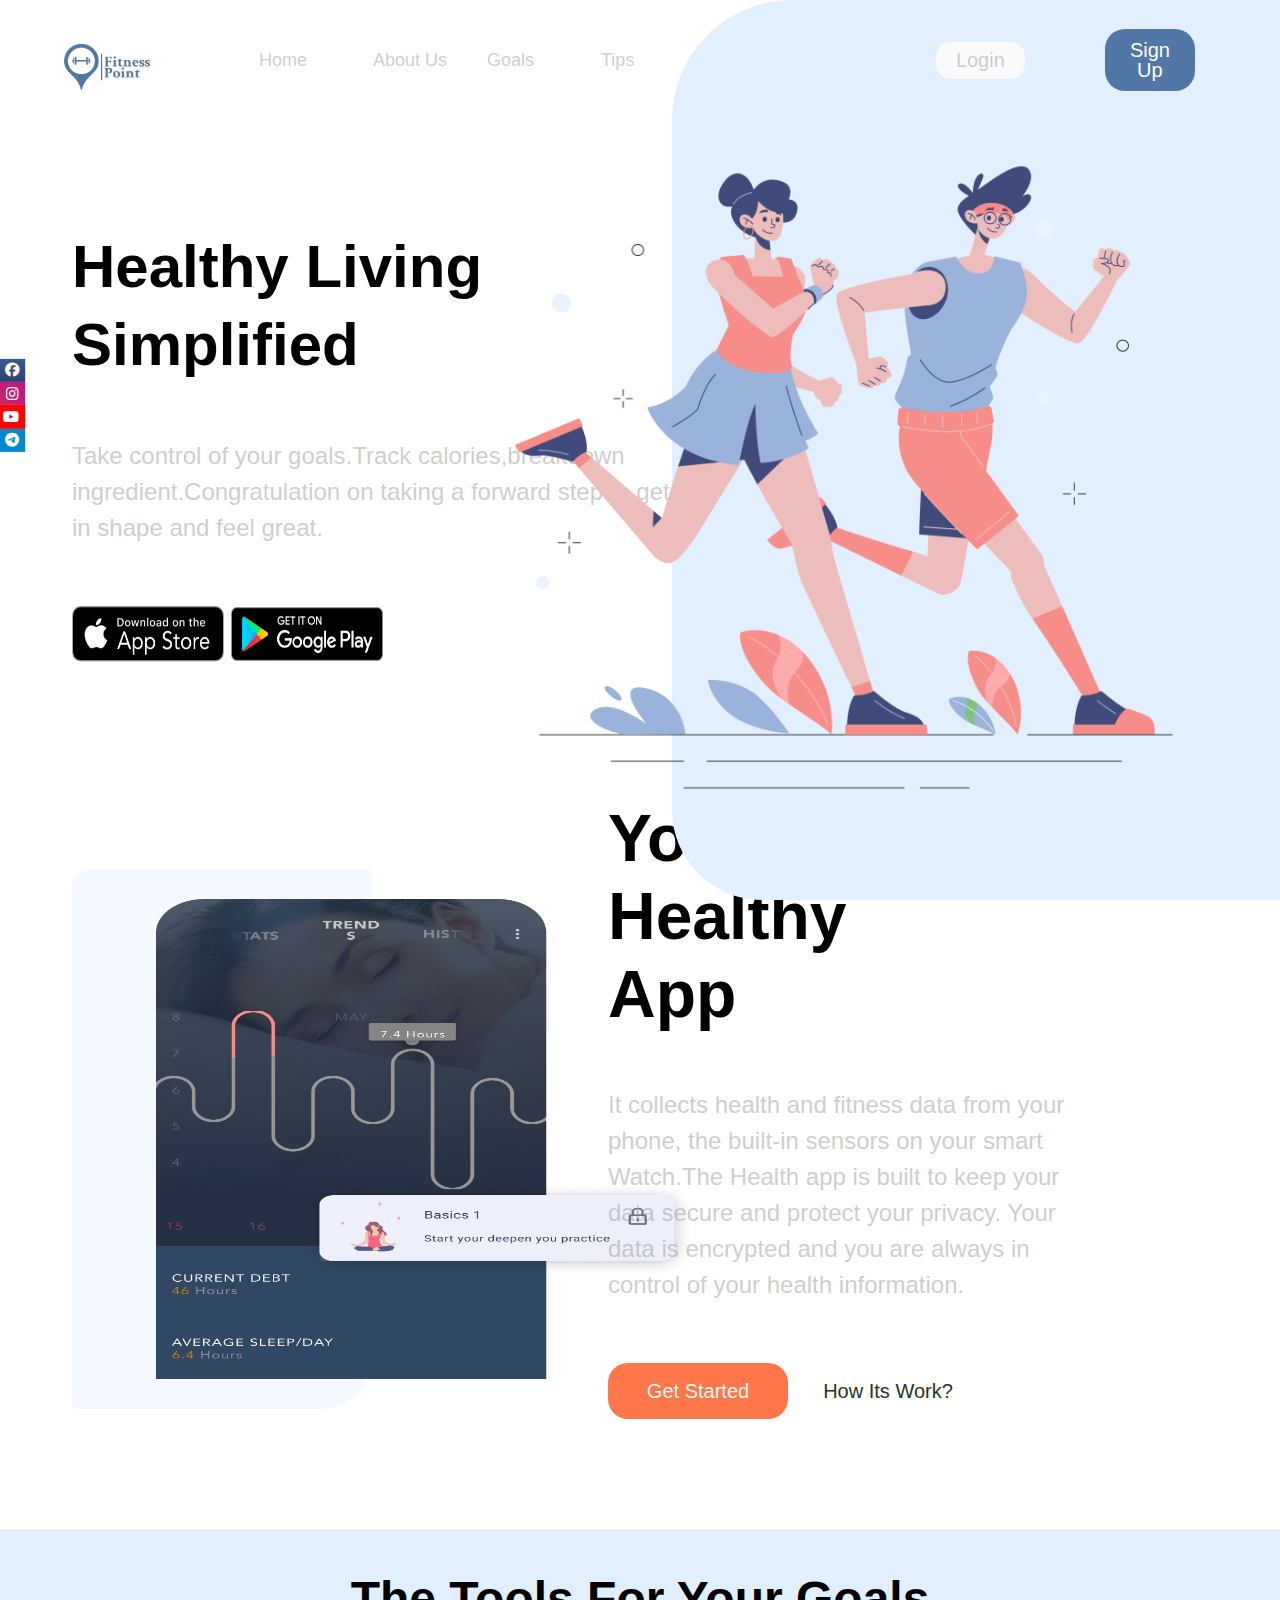
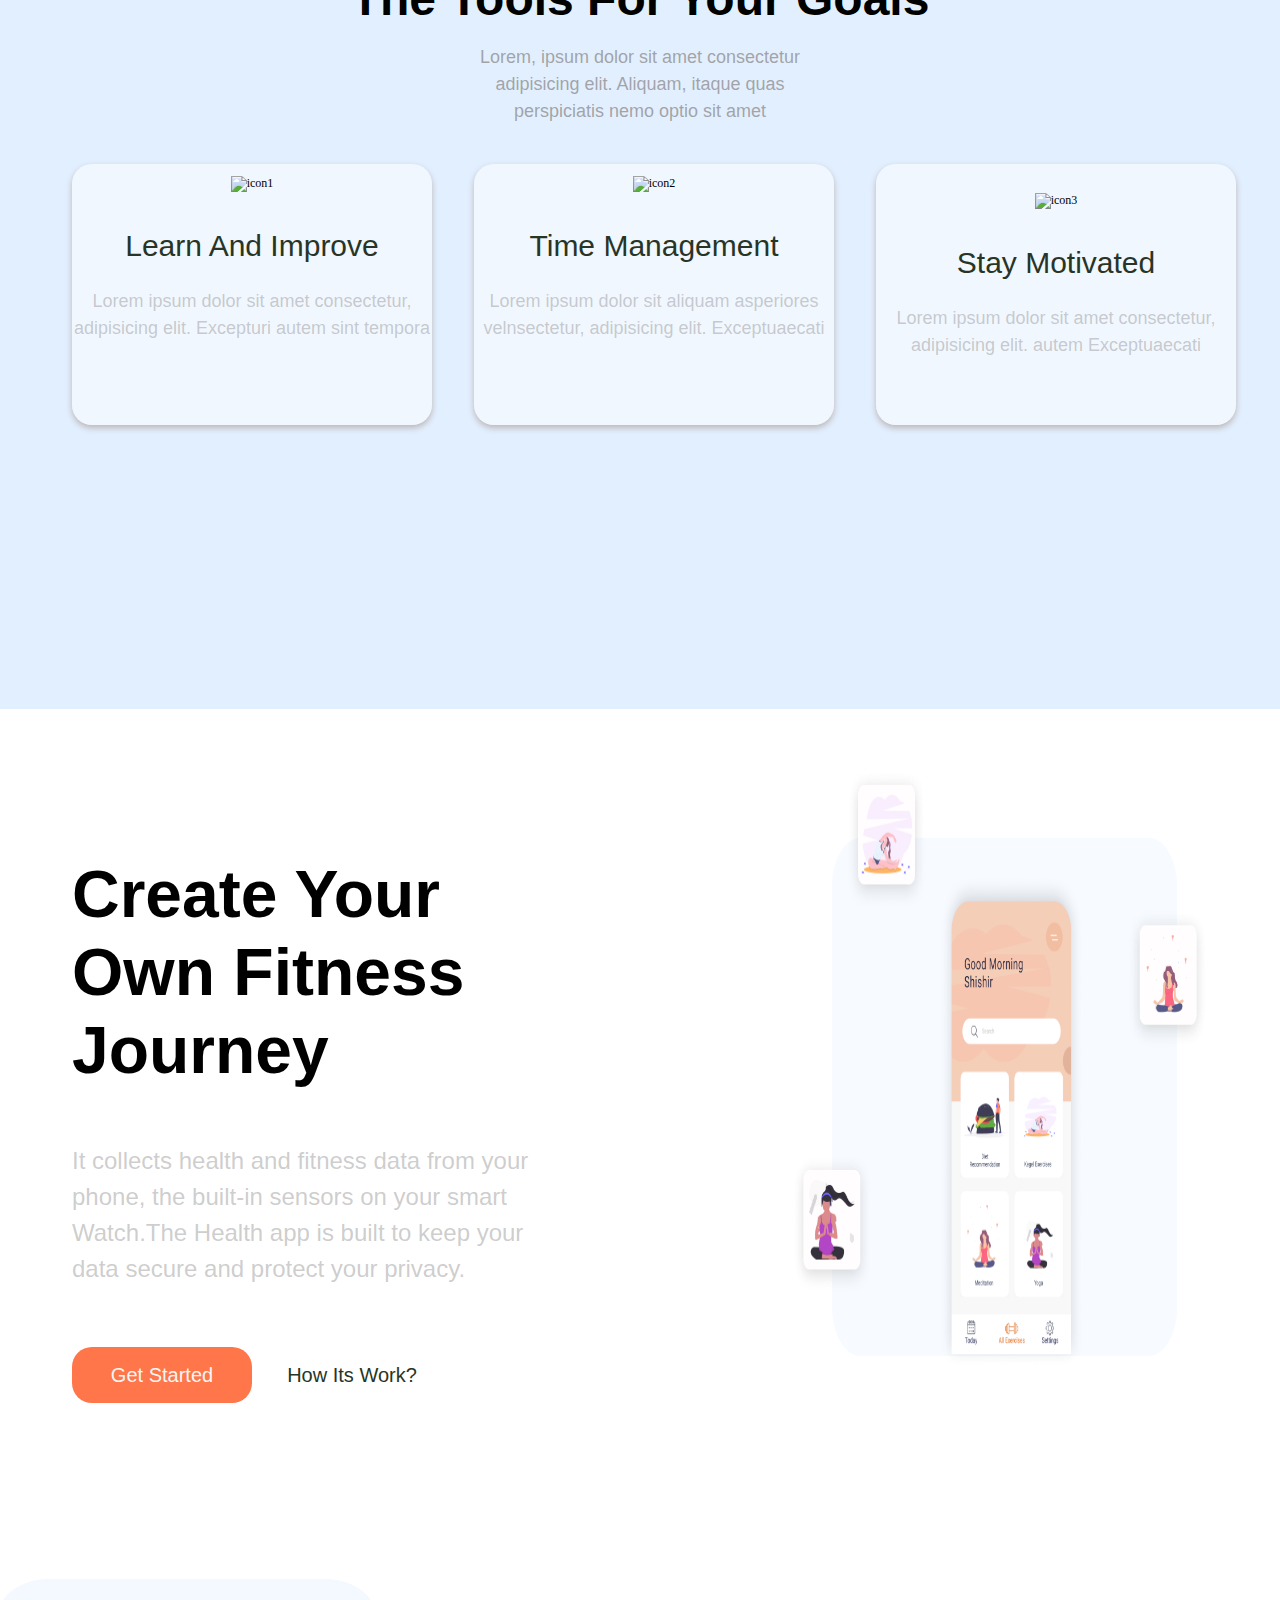
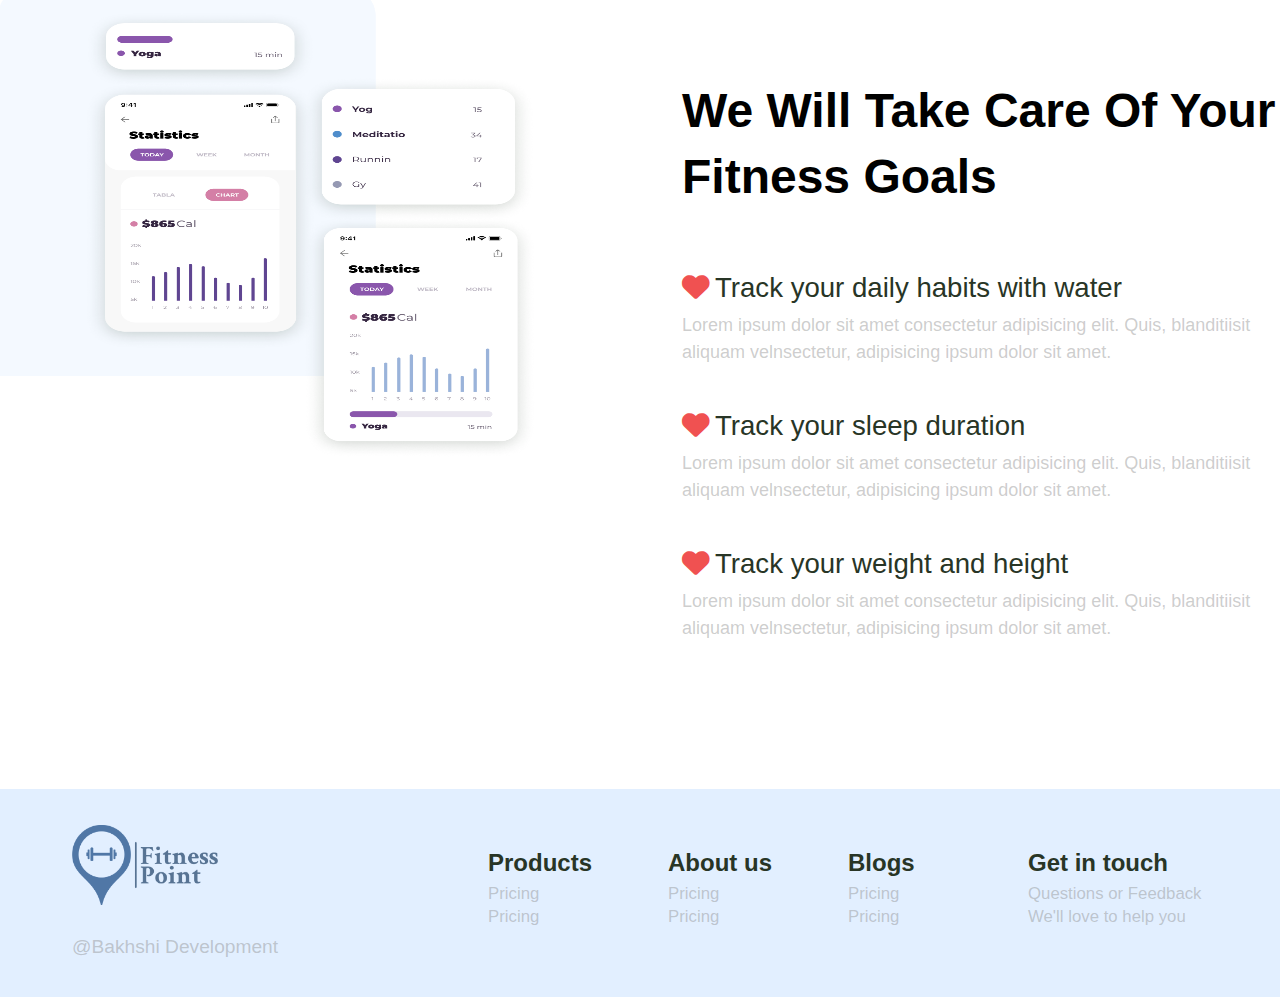
==== index.html @ 8c075053 "Update index.html" ====
<!DOCTYPE html>
<html lang="en">
  <head>
    <meta charset="UTF-8" />
    <meta name="viewport" content="width=device-width, initial-scale=1.0" />
    <title>Fitness Point</title>
    <link rel="icon" href="fav.png" type="image/png" />
    <link rel="stylesheet" href="style.css" />
    <link rel="stylesheet" href="https://cdnjs.cloudflare.com/ajax/libs/font-awesome/6.4.0/css/all.min.css"/>
  </head>

  <body>
    <header>
      <nav>
        <!------------------Left-Side-Menu-------------------------->
        <div class="left-side-menu">
          <div class="logo">
            <a href="#">
              <img src="flogo.png" alt="logo" />
            </a>
          </div>

          <div class="left-sub-menu">
            <a href="Home">
              <li>Home</li>
            </a>
            <a href="Aboutus">
              <li>About us</li>
            </a>
            <a href="Goals">
              <li>Goals</li>
            </a>
            <a href="Tips">
              <li>Tips</li>
            </a>
          </div>
        </div>

        <!------------------Right-Side-Menu------------------------------------>
        <div class="right-side-menu">
          <div class="right-sub-menu">
            <a href="Login ">
              <li>Login</li>
            </a>
            <button>Sign Up</button>
          </div>
        </div>
      </nav>
    </header>
    <section class="main-section">
      <!----------------left-side ----------------->
      <div class="left-side">
        <h1>Healthy living simplified</h1>
        <p>
          Take control of your goals.Track calories,breakdown
          ingredient.Congratulation on taking a forward step to get in shape and
          feel great.
        </p>
        <div class="download-button">
          <a href="https://www.apple.com/in/app-store/">
            <img src="appstore.png" alt="appstore" class="appstore" />
          </a>

          <a href="https://play.google.com/">
            <img src="googlePlay.png" alt="googleplay" />
          </a>
        </div>
      </div>

      <!-----------------right-side ----------------->
      <div class="right-side">
        <img src="heropage.png" alt="Model_img" />
      </div>
    </section>
    <!------------------Second-Section----------------->
    <section class="common-section" id="section-two">
      <!--------------left-side of section-two------------->
      <div class="left-side">
        <figure><img src="section2pic.png" alt="image" /></figure>
      </div>

      <div class="right-side">
        <h2>Your Daily Healthy App</h2>
        <p>
          It collects health and fitness data from your phone, the built-in
          sensors on your smart Watch.The Health app is built to keep your data
          secure and protect your privacy. Your data is encrypted and you are
          always in control of your health information.
        </p>
        <div class="button">
          <button class="get">Get Started</button>
          <button class="how">How its work?</button>
        </div>
      </div>
    </section>
    <!-----------Third-section----------->
    <section class="third-section">
      <div id="change">
      <h2>The tools for your goals</h2>
      <p>
        Lorem, ipsum dolor sit amet consectetur adipisicing elit. Aliquam,
        itaque quas perspiciatis nemo optio sit amet
      </p></div>
      <div class="section-third-task">
        <div class="section-task1">
          <img src="./sectionicon1.png" alt="icon1" />
          <h3>Learn and improve</h3>
          <p>
            Lorem ipsum dolor sit amet consectetur, adipisicing elit. Excepturi
            autem sint tempora
          </p>
        </div>
        <div class="section-task2">
          <img src="sectionicon2.png" alt="icon2" />
          <h3>Time Management</h3>
          <p>
            Lorem ipsum dolor sit aliquam asperiores velnsectetur, adipisicing
            elit. Exceptuaecati
          </p>
        </div>
        <div class="section-task3">
          <img src="sectionicon3.png" alt="icon3" />
          <h3>Stay Motivated</h3>
          <p>
            Lorem ipsum dolor sit amet consectetur, adipisicing elit. autem
            Exceptuaecati
          </p>
        </div>
      </div>
    </section>
    <!----------------------fourth-section-------------->
  
      <section class="common-section" id="section-four">
        <!--------------left-side of section-four------------->
        <div class="right-side">
          <h2>Create your own fitness journey</h2>
          <p>
            It collects health and fitness data from your phone, the built-in
            sensors on your smart Watch.The Health app is built to keep your data
            secure and protect your privacy.
          </p>
          <div class="button">
            <button class="get">Get Started</button>
            <button class="how">How its work?</button>
          </div>
        </div>
        <div class="left-side">
        <img src="section4img.png" alt="image"/>
        </div>
      </section>
      <!----------------------fifth-section-------------->
      <section class="common-section" id="section-five">
        <!--------------left-side of section-fifth------------->
        <div class="left-side">
          <img src="section5.png" alt="image" />
        </div>
  
        <div class="right">
          <h2>we will take care of your fitness goals</h2>
          <div class="points">
            <div class="point1">
                <h3> <i class="fa-solid fa-heart"> </i>Track your daily habits with water</h3>
                <p>Lorem ipsum dolor sit amet consectetur adipisicing elit. Quis, blanditiisit aliquam velnsectetur, adipisicing ipsum dolor sit amet.</p>
            </div>
            <div class="point2">
                <h3><i class="fa-solid fa-heart"></i>Track your sleep duration</h3>
                <p>Lorem ipsum dolor sit amet consectetur adipisicing elit. Quis, blanditiisit aliquam velnsectetur, adipisicing ipsum dolor sit amet.</p>
            </div>
            <div class="point3">
                <h3><i class="fa-solid fa-heart"></i>Track your weight and height</h3>
                <p>Lorem ipsum dolor sit amet consectetur adipisicing elit. Quis, blanditiisit aliquam velnsectetur, adipisicing ipsum dolor sit amet.</p>
            </div>
        </div>
      </section>
      <!-----------------sixth-section---------------->
    <footer>
      <div class="footer-logo">
        <img id="logo" src="flogo.png" alt="logo">
        <p>@Bakhshi Development</p>
      </div>
      <div class="footer-menu">
        <div class="footer-1">
          <h4>Products</h4>
          <a href="#"><li>Pricing</li></a>
          <a href="#"><li>Pricing</li></a>
        </div>
        <div class="footer-2">
          <h4>About us</h4>
          </h3>
          <a href="#"><li>Pricing</li></a>
          <a href="#"><li>Pricing</li></a>
        </div>
        <div class="footer-3">
          <h4>Blogs</h4>
          <a href="#"><li>Pricing</li></a>
          <a href="#"><li>Pricing</li></a>
        </div>
        <div class="footer-4">
          <h4>Get in touch</h4>
          <a href="#"><li>Questions or Feedback</li></a>
          <a href="#"><li>We'll love to help you</li></a>
        </div>
      </div>
    </footer>
    <div class="icon-bar">
      <a href="https://www.facebook.com/taahaa.bakhshi/" class="facebook">Click here to visit<i class="fa-brands fa-facebook"></i>
      </a>
      <a href="https://www.instagram.com/its_bakhshi05/" class="instagram">Click here to visit<i class="fa-brands fa-instagram"></i>
      </a>
      <a href="https://www.youtube.com/channel/UCaSuXhLsqfSyjsbiVeImzHQ" class="youtube">Click here to visit<i class="fa-brands fa-youtube"></i>
      </a>
      <a href="#" class="telegram">Click here to visit <i class="fa-brands fa-telegram"></i>
      </a>
    </div>
  </body>
</html>
---- style.css ----
* {
  margin: 0;
  padding: 0;
  box-sizing: border-box;
}
html {
  font-size: 75%;
  scroll-behavior: smooth;
}
:root {
  --main-color: #283526;
  --primary-color: #8888886b;
  --button-background: #5077a6;
  --primary-button-background: #fe7649;
  --background-color: #e2efff;
}

h1,
h2 {
  font-family: "Franklin Gothic Medium", "Arial Narrow", Arial, sans-serif;
}
h4,
h3 {
  font-family: "Gill Sans", sans-serif;
  color: var(--main-color);
}
h3 {
  font-weight: 200;
  font-size: 3rem;
  line-height: 7rem;
  text-transform: capitalize;
}
p,
a,
li,
button {
  font-family: sans-serif;
  color: var(--primary-color);
}
p {
  font-size: 2rem;
  line-height: 150%;
  font-style: normal;
  font-weight: normal;
}
a {
  text-decoration: none;
  cursor: pointer;
}
li {
  list-style: none;
}
button {
  padding: 1rem 3rem;
  border-radius: 20px;
  border: none;
  text-transform: capitalize;
  line-height: 20px;
  cursor: pointer;
  font-weight: normal;
  font-style: normal;
  font-size: 20px;
  z-index: 1;
  width: 150px;
}

header {
  padding: 0px 30px;
}

header nav {
  display: flex;
  justify-content: space-between;
  align-items: center;
  height: 10rem;
  width: 100%;
  margin-left: 10px;
}
header nav .left-side-menu {
  display: flex;
  justify-content: space-between;
  align-items: center;
  width: 55%;
}
header nav .left-side-menu a img {
  padding-left: 2rem;
  padding-top: 1.5rem;
  width: 60%;
}
header nav .left-side-menu .left-sub-menu {
  height: inherit;
  display: flex;
}
header nav .left-side-menu .left-sub-menu a {
  margin-left: 3rem;
  z-index: 1;
}
header nav .left-side-menu .left-sub-menu a li {
  line-height: 2rem;
  width: 6.5rem;
  text-transform: capitalize;
  font-size: 18px;
}
header nav .right-side-menu {
  display: flex;
  justify-self: center;
  width: 50%;
}
header nav .right-side-menu .right-sub-menu {
  display: flex;
  height: inherit;
  align-items: center;
  margin: 0 65px;
  width: 100%;
  justify-content: flex-end;
}
header nav .right-side-menu .right-sub-menu a {
  margin-right: 80px;
  padding: 7px 20px;
  font-size: 20px;
  background-color: rgb(250, 250, 250);
  border-radius: 15px;
  z-index: 2;
}
header nav .right-side-menu .right-sub-menu button {
  color: white;
  background-color: var(--button-background);
  padding: 11px;
  width: 20%;
}
header nav .right-side-menu .right-sub-menu button:hover {
  background-color: #315e96;
  transform: scaleX(1.1);
  transition: 0.2s;
}
header nav .right-side-menu .right-sub-menu a li:hover {
  color: var(--button-background);
  transform: scaleX(1.1);
  width: 100%;
  transition: 0.2s;
}
header nav .left-side-menu .left-sub-menu a li:hover {
  color: #888888b5;
  text-decoration: underline;
  transform: scaleX(1.1);
  transition: 0.3s;
}
.main-section {
  padding: 0 6rem;
  width: 100%;
  height: 100%;
  display: flex;
  justify-content: space-between;
  align-items: center;
  margin: 2rem 0rem;
}
.main-section h1 {
  width: 50rem;
  font-size: 5rem;
  margin-top: 7rem;
  line-height: 6.5rem;
  margin-bottom: 4.5rem;
  font-family: sans-serif;
  text-transform: capitalize;
}
.main-section p {
  width: 50rem;
  margin-bottom: 5rem;
}
.main-section .download-button a img {
  width: 13rem;
  height: 4.5rem;
  padding-right: 4px;
}

.main-section .download-button .appstore {
  height: 5.1rem;
  margin-bottom: -0.5rem;
}
.main-section .right-side {
  width: 47.5%;
  height: 100vh;
  background-color: var(--background-color);
  position: absolute;
  top: 0;
  right: 0;
  border-radius: 120px 0px 0px 90px;
  display: flex;
  align-items: center;
  justify-content: center;
}
.main-section .right-side img {
  width: 100rem;
  height: 60rem;
  margin-right: 20rem;
  margin-top: 4.5rem;
}
/* left-side of section-two */
.common-section {
  width: 100%;
  height: 70rem;
  display: flex;
  align-items: center;
  justify-content: center;
  padding: 6rem;
}
.common-section .left-side {
  height: inherit;
  width: inherit;
}
.common-section .left-side img {
  height: 40rem;
  width: 45rem;
  margin-top: 2.5rem;
  margin-left: 7rem;
  border-radius: 1.5rem 0 2rem;
}
.common-section .left-side figure {
  width: 25rem;
  height: 45rem;
  background-color: #f3f9ff;
  border-radius: 20px 5px 50px;
  margin-top: 15rem;
}
.common-section .right-side h2 {
  width: 30rem;
  font-weight: bold;
  font-size: 5.5rem;
  line-height: 6.5rem;
  text-transform: capitalize;
  margin-bottom: 4.5rem;
  margin-right: 20rem;
}
.common-section .right-side p {
  width: 40rem;
  line-height: 3rem;
  margin-bottom: 5rem;
  text-transform: none;
}
.common-section .right-side .get {
  padding: 1.5rem 2rem;
  width: 15rem;
  margin-right: 7px;
  background-color: var(--primary-button-background);
  color: whitesmoke;
}
.common-section .right-side .how {
  padding: 1.5rem 2rem;
  width: 15rem;
  margin-right: 7px;
  color: var(--main-color);
  background-color: transparent;
}
.common-section .right-side .get:hover {
  background-color: #c8522a;
}
.common-section .right-side .how:hover {
  background-color: var(--primary-button-background);
  color: white;
  transition: 0.2s;
}
.third-section {
  width: 100%;
  height: 65rem;
  background: var(--background-color);
  padding: 3rem 6rem;
}
.third-section h2 {
  font-size: 4rem;
  margin-top: 0.5rem;
  margin-bottom: 1.5rem;
  text-align: center;
  text-transform: capitalize;
}

.third-section p {
  width: 30rem;
  height: 2rem;
  text-align: center;
  margin: auto;
  margin-bottom: 8rem;
  font-size: 1.5rem;
}
#change p {
  color: #898686b9;
}
.third-section .section-third-task {
  display: grid;
  grid-template-columns: 1fr 1fr 1fr;
  grid-column-gap: 3.5rem;
}
.third-section .section-third-task .section-task1,
.third-section .section-third-task .section-task2,
.third-section .section-third-task .section-task3 {
  padding-top: 1rem;
  text-align: center;
  transition: all 0.3s linear;
  border-radius: 20px;
}
.third-section .section-third-task .section-task1 h3,
.third-section .section-third-task .section-task2 h3,
.third-section .section-third-task .section-task3 h3 {
  font-size: 2.5rem;
  text-transform: capitalize;
  margin-top: 1rem;
}

.third-section .section-third-task .section-task3 img {
  width: 15rem;
  height: 15rem;
  margin-top: 1.4rem;
  /* translate: all 0.3s; */
}
.third-section .section-third-task .section-task1 img,
.third-section .section-third-task .section-task2 img {
  height: 16.5rem;
  width: 15rem;
}
.third-section .section-third-task .section-task1,
.third-section .section-third-task .section-task2,
.third-section .section-third-task .section-task3 {
  background-color: rgba(255, 255, 255, 0.511);
  box-shadow: 0rem 0.25rem 0.5rem rgb(188, 182, 182);
}

.third-section .section-third-task .section-task1:hover,
.third-section .section-third-task .section-task2:hover,
.third-section .section-third-task .section-task3:hover {
  background-color: white;
  box-shadow: 0rem 0.5rem 2rem gray;
}
.third-section .section-third-task .section-task1:hover img,
.third-section .section-third-task .section-task2:hover img,
.third-section .section-third-task .section-task3:hover img {
  transform: rotate(7deg);
}
#section-four .right-side h2 {
  width: 40rem;
  text-transform: capitalize;
}

#section-four .left-side img {
  width: inherit;
  height: 50rem;
  margin: 0;
  margin-top: 5rem;
}
#section-five .left-side img {
  margin-left: 0;
}
#section-five .right {
  justify-content: flex-start;
  padding-top: 0rem;
}
#section-five .right h2 {
  width: 50rem;
  font-size: 4rem;
  margin-left: 12rem;
  line-height: 5.5rem;
  text-transform: capitalize;
  margin-bottom: 3rem;
}
#section-five .right h3 {
  text-transform: none;
  margin-left: 12rem;
  font-size: 2.3rem;
  margin-bottom: -1.5rem;
}
#section-five .right p {
  height: 4.5rem;
  font-size: 1.5rem;
  margin-left: 12rem;
  margin-bottom: 1.5rem;
}
.fa-heart {
  color: #f05151;
  padding-right: 5px;
}
/* -----------------sixth-section-Footer---------------- */
.footer-logo #logo {
  width: 35%;
  padding-bottom: 1rem;
}
footer {
  width: 100%;
  height: auto;
  padding: 3rem 6rem;
  background: var(--background-color);
  display: flex;
  justify-content: space-between;
}
footer .footer-menu {
  display: grid;
  grid-template-columns: 2fr 2fr 2fr 1fr;
  margin-top: 2rem;
}

footer h4 {
  font-size: 2rem;
  width: 15rem;
  padding-bottom: 0.5rem;
}
footer a {
  font-size: 1.4rem;
  line-height: 1.9rem;
}
footer p {
  font-size: 1.6rem;
  padding-top: 1rem;
}
.icon-bar {
  position: fixed;
  top: 33rem;
  transform: translateY(-40%);
}
.icon-bar a {
  width: 13.5rem;
  color: rgb(255, 253, 253);
  display: flex;
  justify-content: flex-end;
  align-items: center;
  font-size: 1.2rem;
  padding: 0.3rem 0.5rem;
  transition: all 0.5s ease-out;
  transform: translateX(-11.4rem);
}
.icon-bar a:hover {
  transform: translateX(0);
}
.icon-bar a .fa-brands {
  padding-left: 0.7rem;
  animation: zoom 2s ease-in alternate-reverse infinite;
}
@keyframes zoom {
  from {
    transform: scale(0.5);
  }
  to {
    transform: scale(1);
  }
}
.icon-bar .facebook {
  background: -moz-linear-gradient(top, #3b5998, #2b4170);
  background: -ms-linear-gradient(top, #3b5998, #2b4170);
  background: -webkit-linear-gradient(top, #3b5998, #2b4170);
}
.icon-bar .instagram {
  background: #f09433;
  background: -moz-linear-gradient(
    45deg,
    #f09433 0%,
    #e6683c 25%,
    #dc2743 50%,
    #cc2366 75%,
    #bc1888 100%
  );
  background: -webkit-linear-gradient(
    45deg,
    #f09433 0%,
    #e6683c 25%,
    #dc2743 50%,
    #cc2366 75%,
    #bc1888 100%
  );
  background: linear-gradient(
    45deg,
    #f09433 0%,
    #e6683c 25%,
    #dc2743 50%,
    #cc2366 75%,
    #bc1888 100%
  );
}
.icon-bar .youtube {
  background: #ff0000;
}
.icon-bar .telegram {
  background: #0088cc;
}
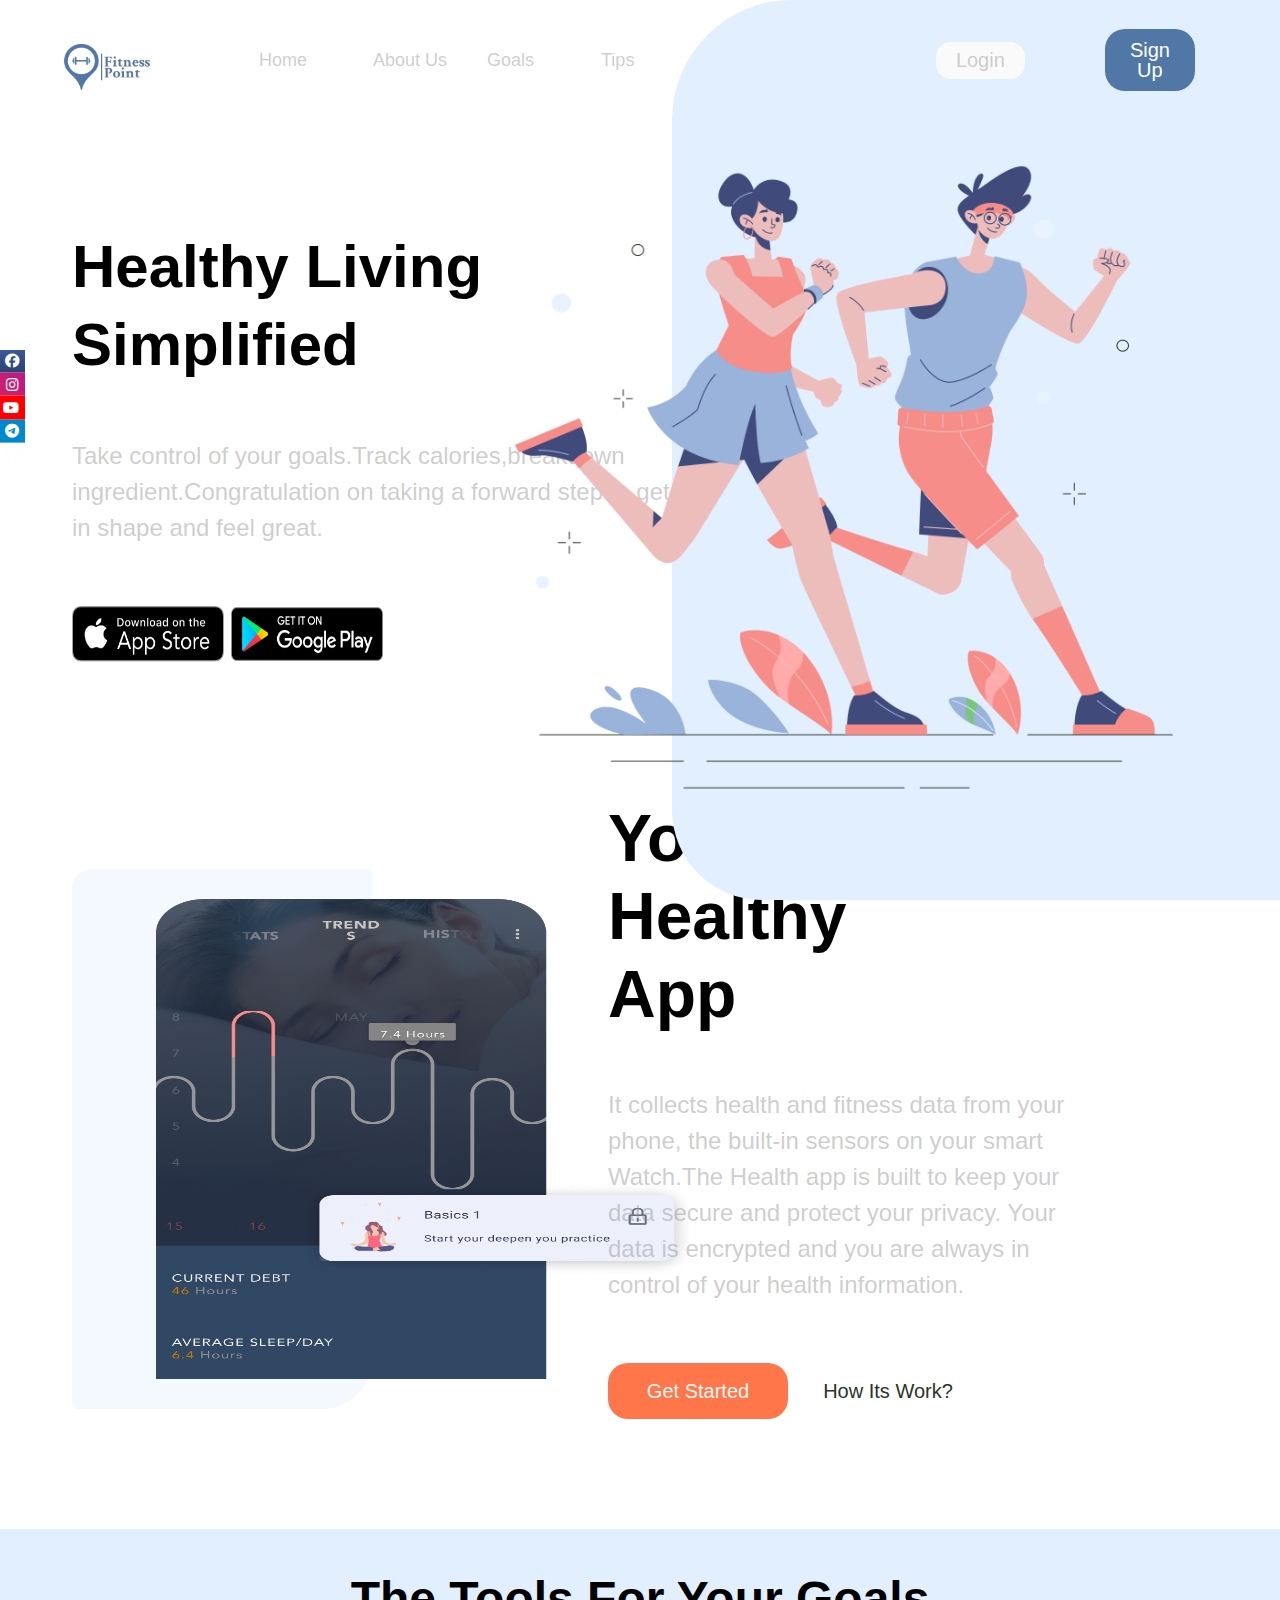
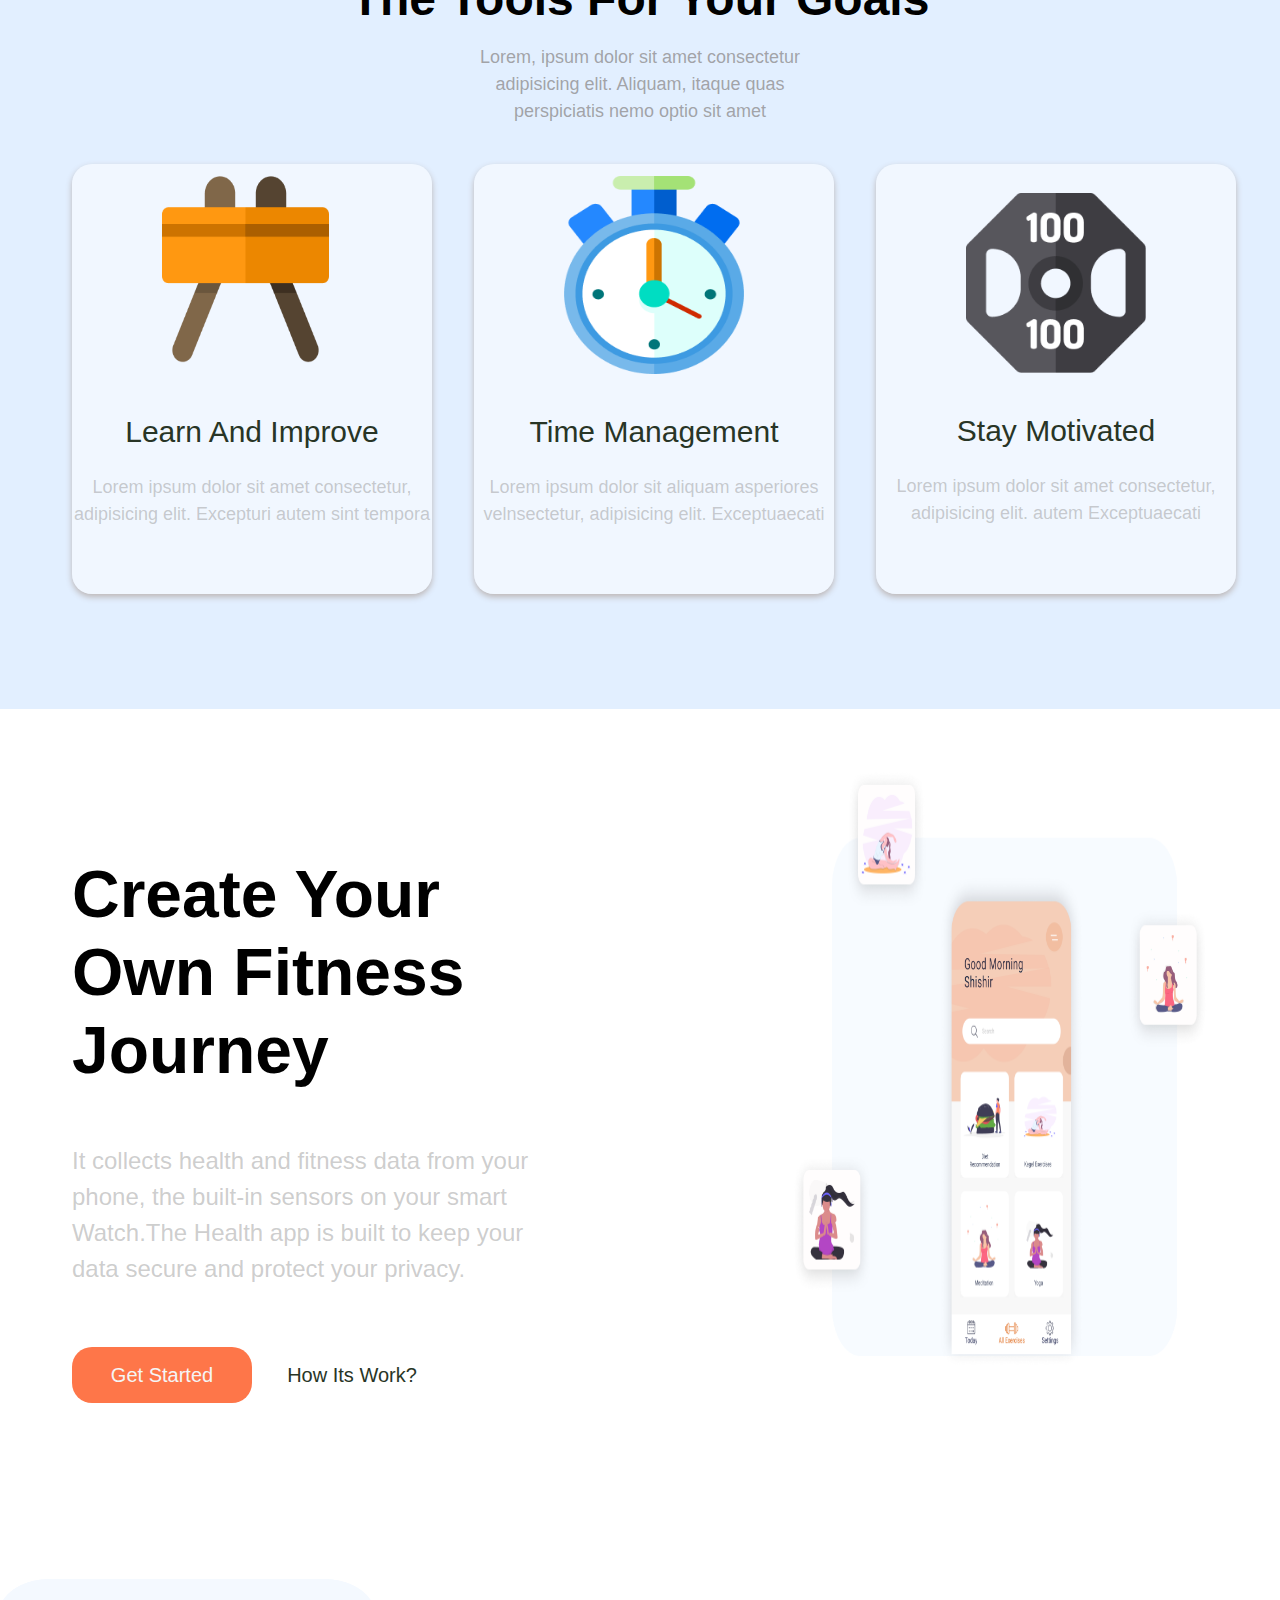
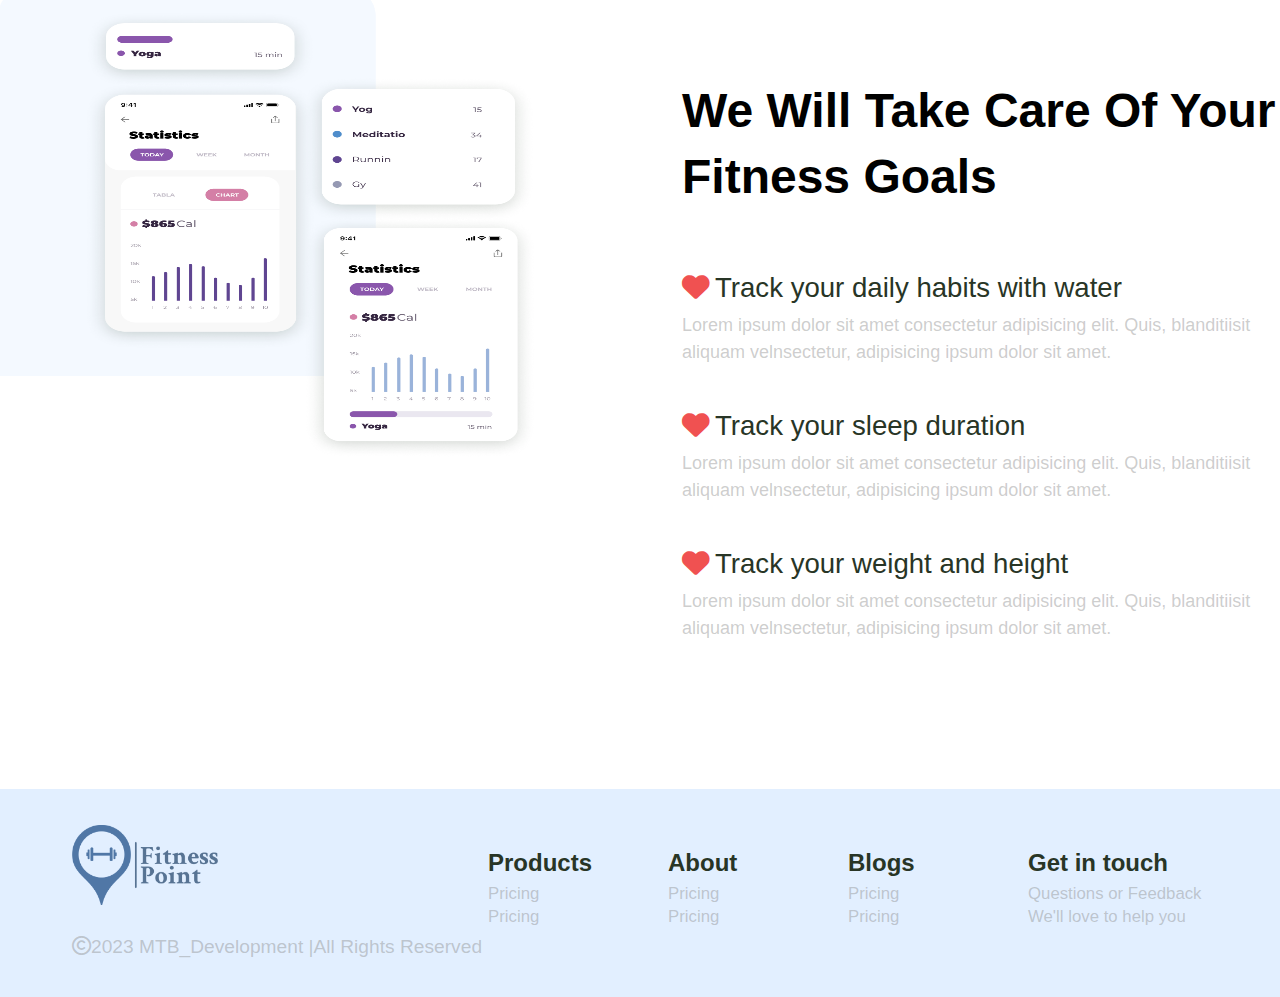
==== commit 355d997d: "Add files via upload" ====
--- a/index.html
+++ b/index.html
@@ -4,7 +4,10 @@
     <meta charset="UTF-8" />
     <meta name="viewport" content="width=device-width, initial-scale=1.0" />
     <title>Fitness Point</title>
-    <link rel="icon" href="fav.png" type="image/png" />
+    <link rel="icon" href="Nfav.png" type="image/png-" />
+    
+   
+
     <link rel="stylesheet" href="style.css" />
     <link rel="stylesheet" href="https://cdnjs.cloudflare.com/ajax/libs/font-awesome/6.4.0/css/all.min.css"/>
   </head>
@@ -24,13 +27,13 @@
             <a href="Home">
               <li>Home</li>
             </a>
-            <a href="Aboutus">
+            <a href="#footer">
               <li>About us</li>
             </a>
-            <a href="Goals">
+            <a href="#third-section">
               <li>Goals</li>
             </a>
-            <a href="Tips">
+            <a href="#section-two">
               <li>Tips</li>
             </a>
           </div>
@@ -79,7 +82,7 @@
         <figure><img src="section2pic.png" alt="image" /></figure>
       </div>
 
-      <div class="right-side">
+      <div class="right-side" >
         <h2>Your Daily Healthy App</h2>
         <p>
           It collects health and fitness data from your phone, the built-in
@@ -94,7 +97,7 @@
       </div>
     </section>
     <!-----------Third-section----------->
-    <section class="third-section">
+    <section class="third-section" id="third-section">
       <div id="change">
       <h2>The tools for your goals</h2>
       <p>
@@ -103,7 +106,7 @@
       </p></div>
       <div class="section-third-task">
         <div class="section-task1">
-          <img src="./sectionicon1.png" alt="icon1" />
+          <img src="sectionIcon1.png" alt="icon1" />
           <h3>Learn and improve</h3>
           <p>
             Lorem ipsum dolor sit amet consectetur, adipisicing elit. Excepturi
@@ -111,7 +114,7 @@
           </p>
         </div>
         <div class="section-task2">
-          <img src="sectionicon2.png" alt="icon2" />
+          <img src="sectionIcon2.png" alt="icon2" />
           <h3>Time Management</h3>
           <p>
             Lorem ipsum dolor sit aliquam asperiores velnsectetur, adipisicing
@@ -119,7 +122,7 @@
           </p>
         </div>
         <div class="section-task3">
-          <img src="sectionicon3.png" alt="icon3" />
+          <img src="sectionIcon3.png" alt="icon3" />
           <h3>Stay Motivated</h3>
           <p>
             Lorem ipsum dolor sit amet consectetur, adipisicing elit. autem
@@ -174,9 +177,9 @@
       </section>
       <!-----------------sixth-section---------------->
     <footer>
-      <div class="footer-logo">
+      <div class="footer-logo" id="footer">
         <img id="logo" src="flogo.png" alt="logo">
-        <p>@Bakhshi Development</p>
+        <p> <i class="fa-regular fa-copyright" id="copy-right"></i>2023 MTB_Development |All Rights Reserved</p>
       </div>
       <div class="footer-menu">
         <div class="footer-1">
@@ -185,7 +188,7 @@
           <a href="#"><li>Pricing</li></a>
         </div>
         <div class="footer-2">
-          <h4>About us</h4>
+          <h4>About</h4>
           </h3>
           <a href="#"><li>Pricing</li></a>
           <a href="#"><li>Pricing</li></a>
@@ -203,13 +206,15 @@
       </div>
     </footer>
     <div class="icon-bar">
-      <a href="https://www.facebook.com/taahaa.bakhshi/" class="facebook">Click here to visit<i class="fa-brands fa-facebook"></i>
-      </a>
-      <a href="https://www.instagram.com/its_bakhshi05/" class="instagram">Click here to visit<i class="fa-brands fa-instagram"></i>
-      </a>
-      <a href="https://www.youtube.com/channel/UCaSuXhLsqfSyjsbiVeImzHQ" class="youtube">Click here to visit<i class="fa-brands fa-youtube"></i>
-      </a>
-      <a href="#" class="telegram">Click here to visit <i class="fa-brands fa-telegram"></i>
+      <a href="https://www.facebook.com/taahaa.bakhshi/" class="facebook" target="_blank">Click here to visit<i class="fa-brands fa-facebook"></i>
+      </a>
+      <a href="https://www.instagram.com/its_bakhshi05/" class="instagram" target="_blank">Click here to visit<i class="fa-brands fa-instagram"></i>
+      </a>
+      <a href="https://www.youtube.com/channel/UCaSuXhLsqfSyjsbiVeImzHQ" class="youtube" target="_blank">Click here to visit<i class="fa-brands fa-youtube"></i>
+      </a>
+      <a href="#" class="telegram" >Click here to visit <i class="fa-brands fa-telegram"></i>
+        <a href="https://github.com/mdtaahaabakhshi" class="github" target="_blank">Click here to visit <i class="fa-brands fa-github"></i>
+      </a>
       </a>
     </div>
   </body>
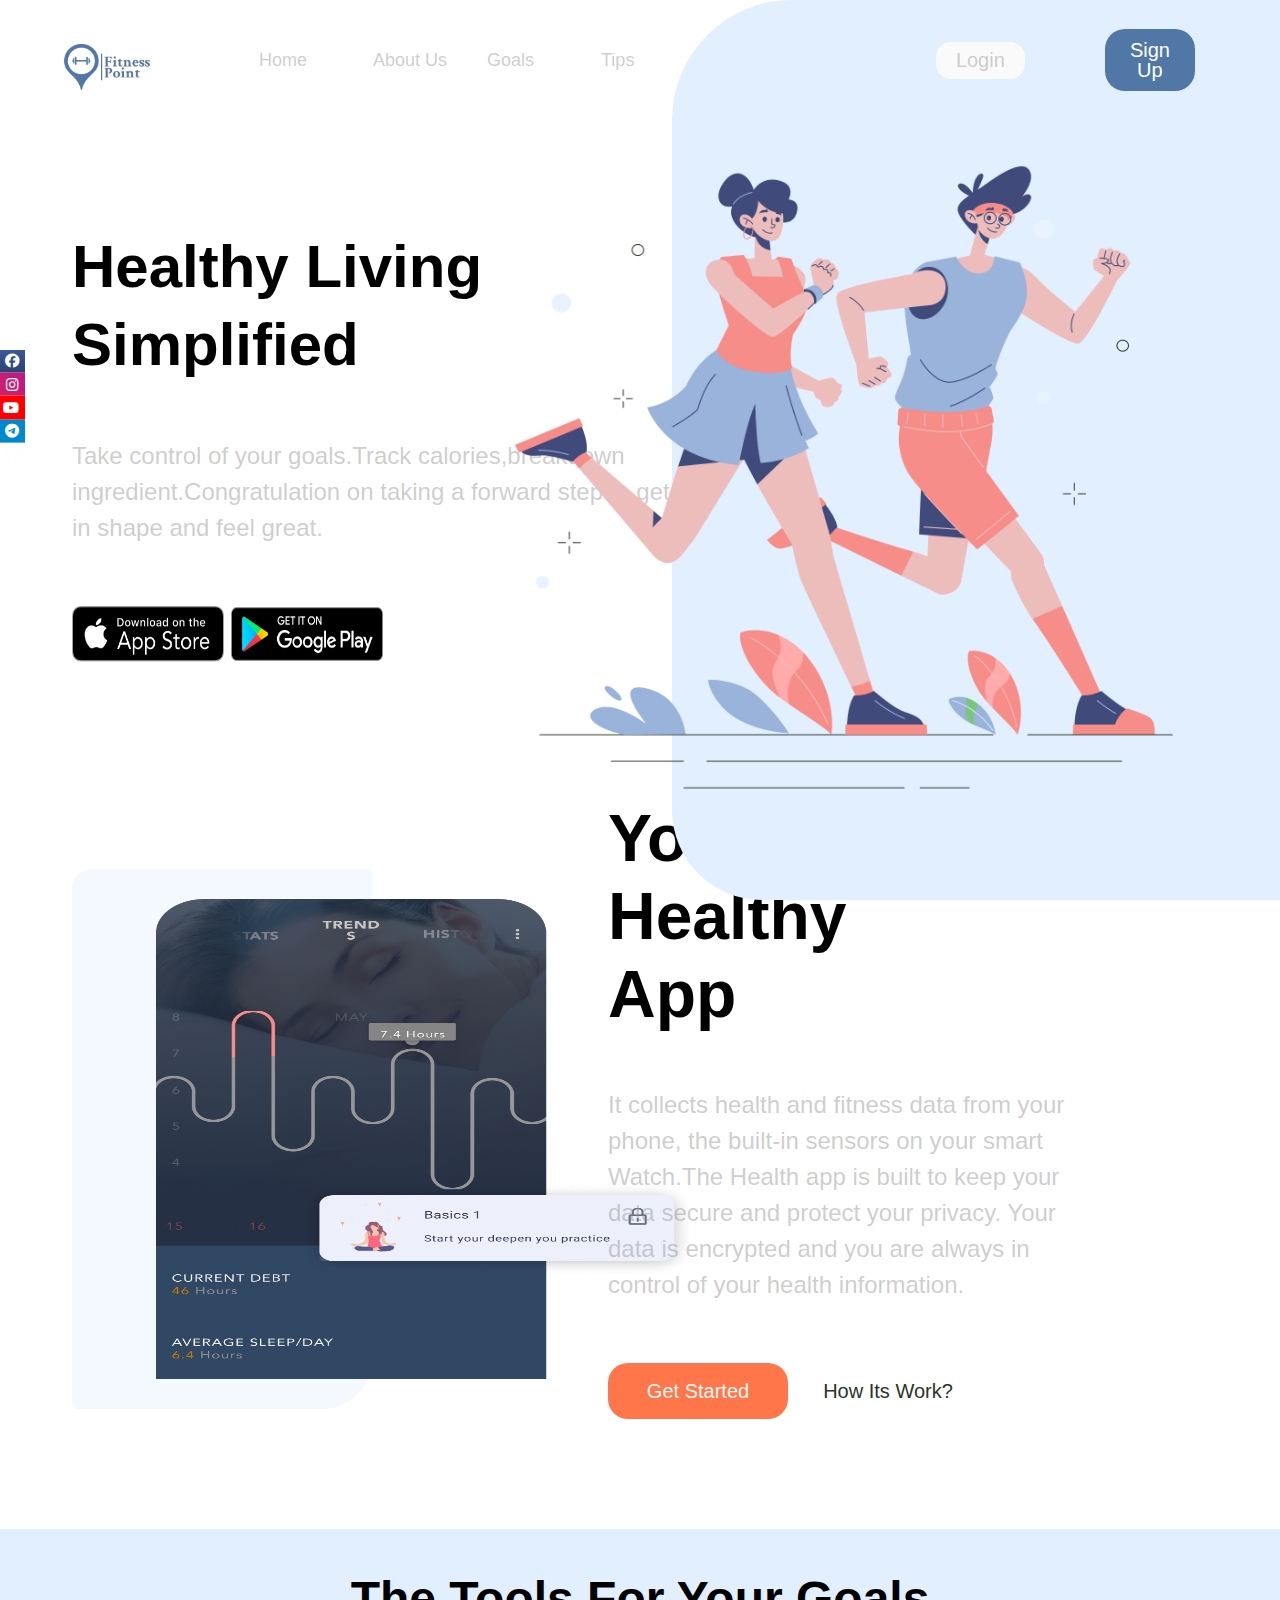
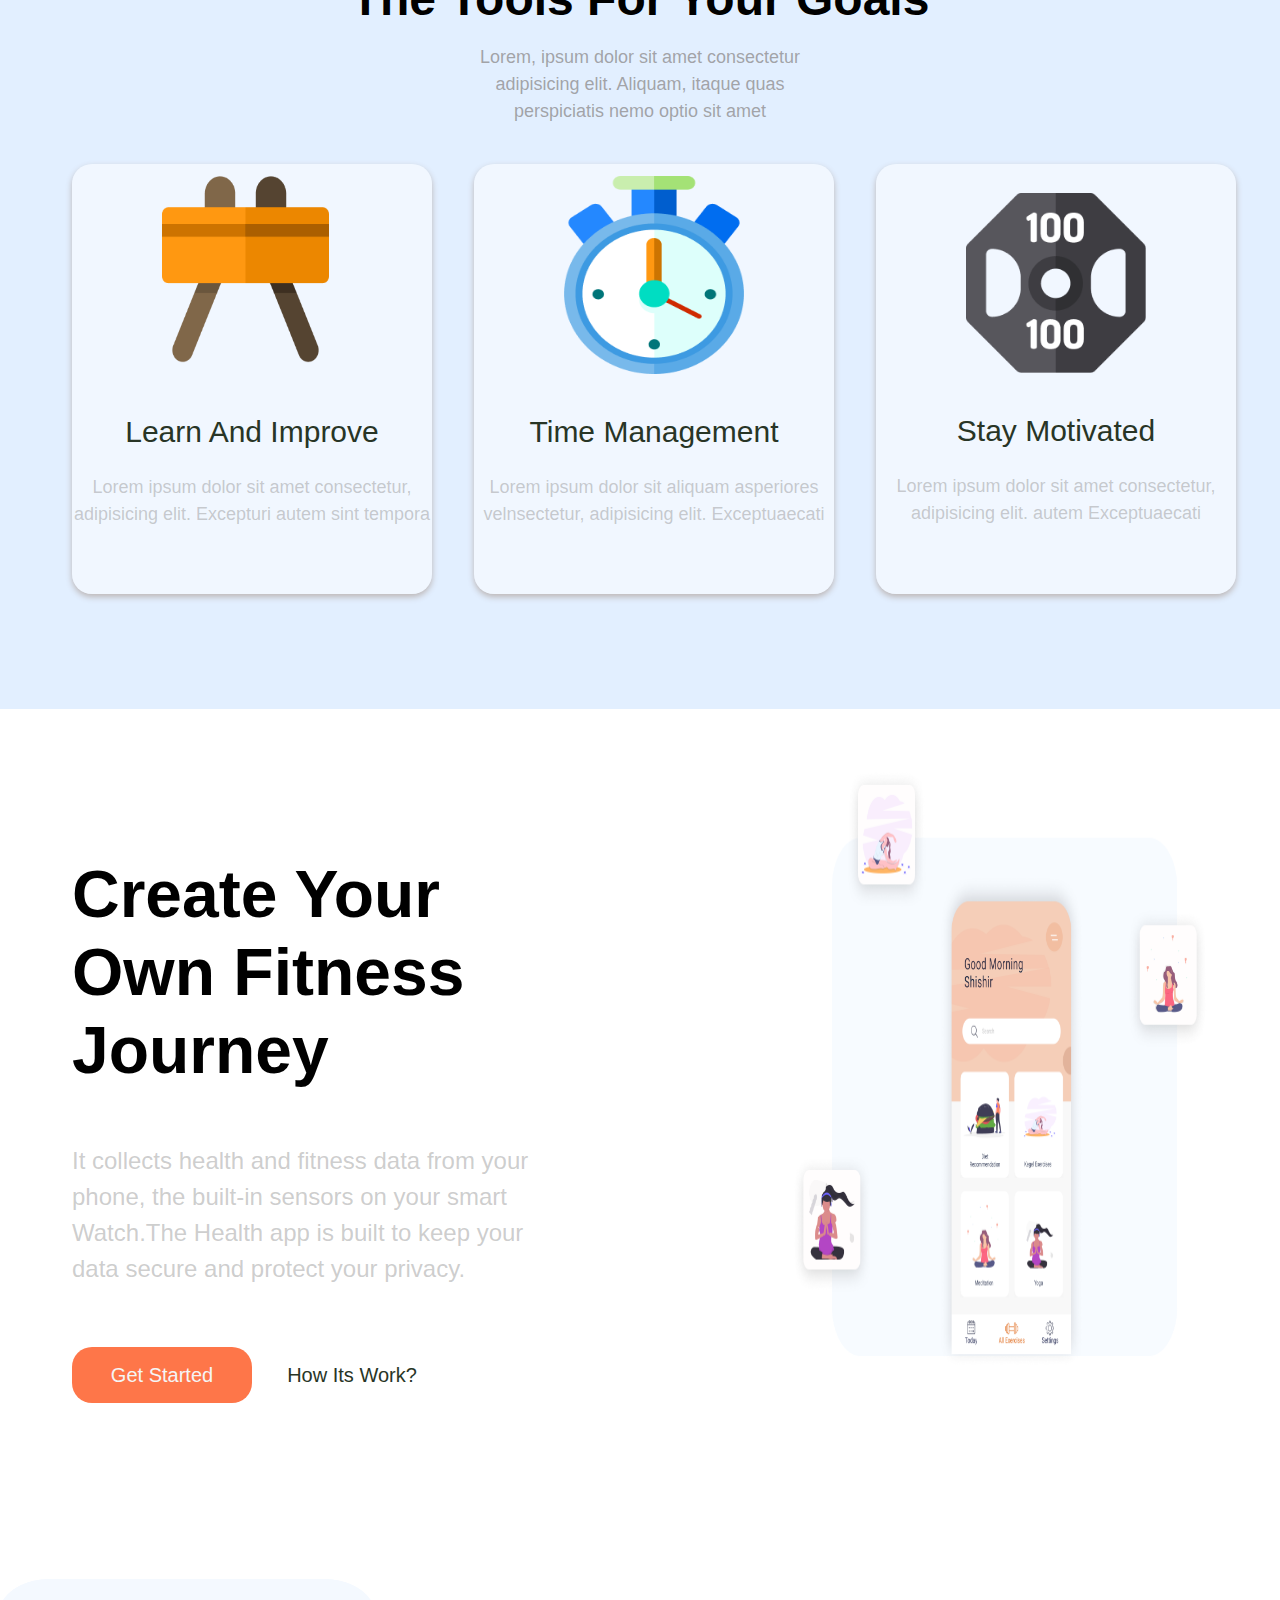
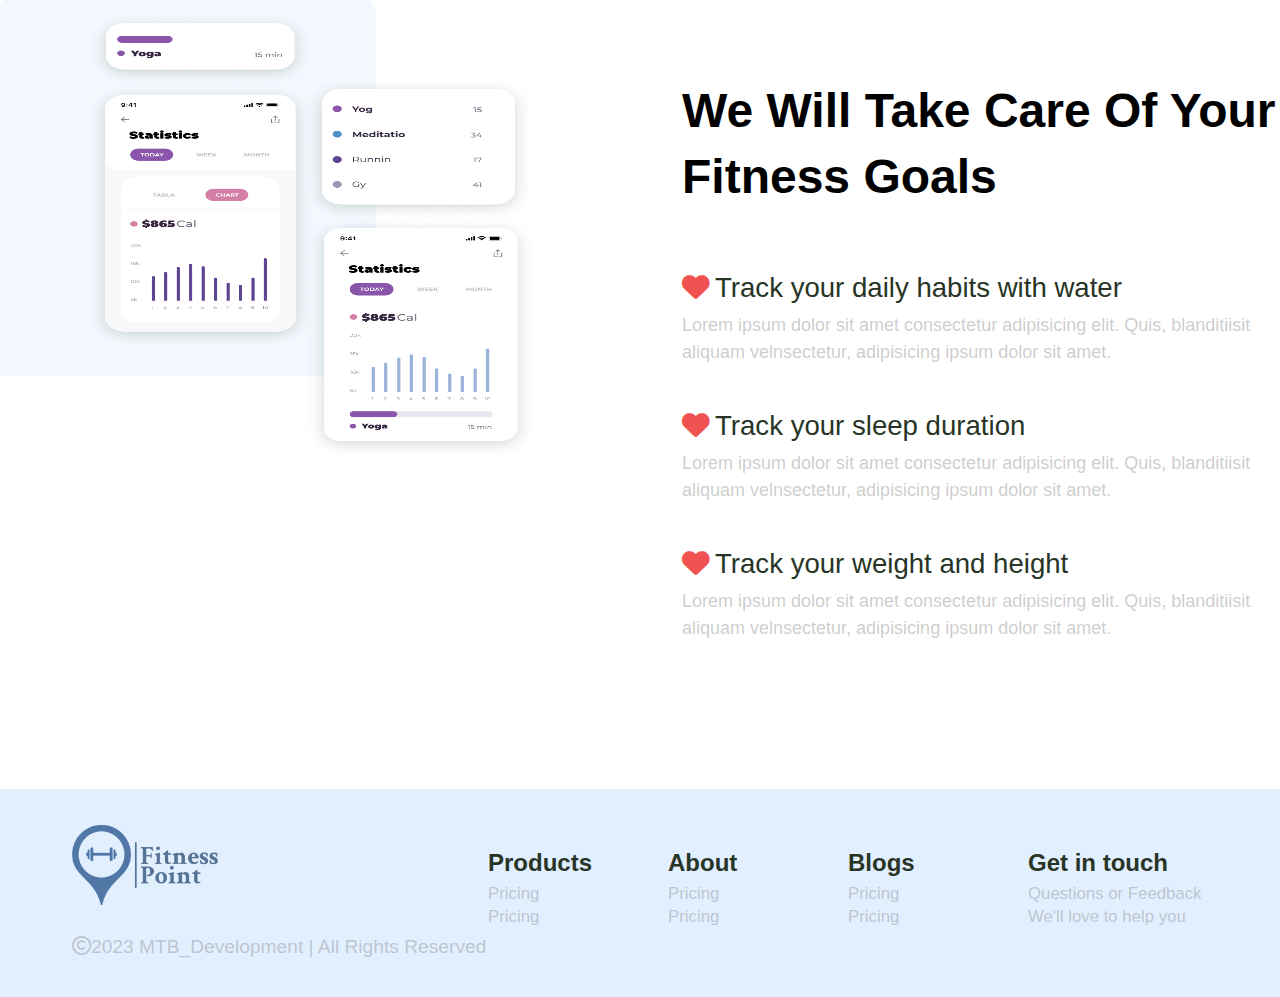
==== commit 9743e9b1: "Add files via upload" ====
--- a/index.html
+++ b/index.html
@@ -179,7 +179,7 @@
     <footer>
       <div class="footer-logo" id="footer">
         <img id="logo" src="flogo.png" alt="logo">
-        <p> <i class="fa-regular fa-copyright" id="copy-right"></i>2023 MTB_Development |All Rights Reserved</p>
+        <p> <i class="fa-regular fa-copyright" id="copy-right"></i>2023 MTB_Development | All Rights Reserved</p>
       </div>
       <div class="footer-menu">
         <div class="footer-1">
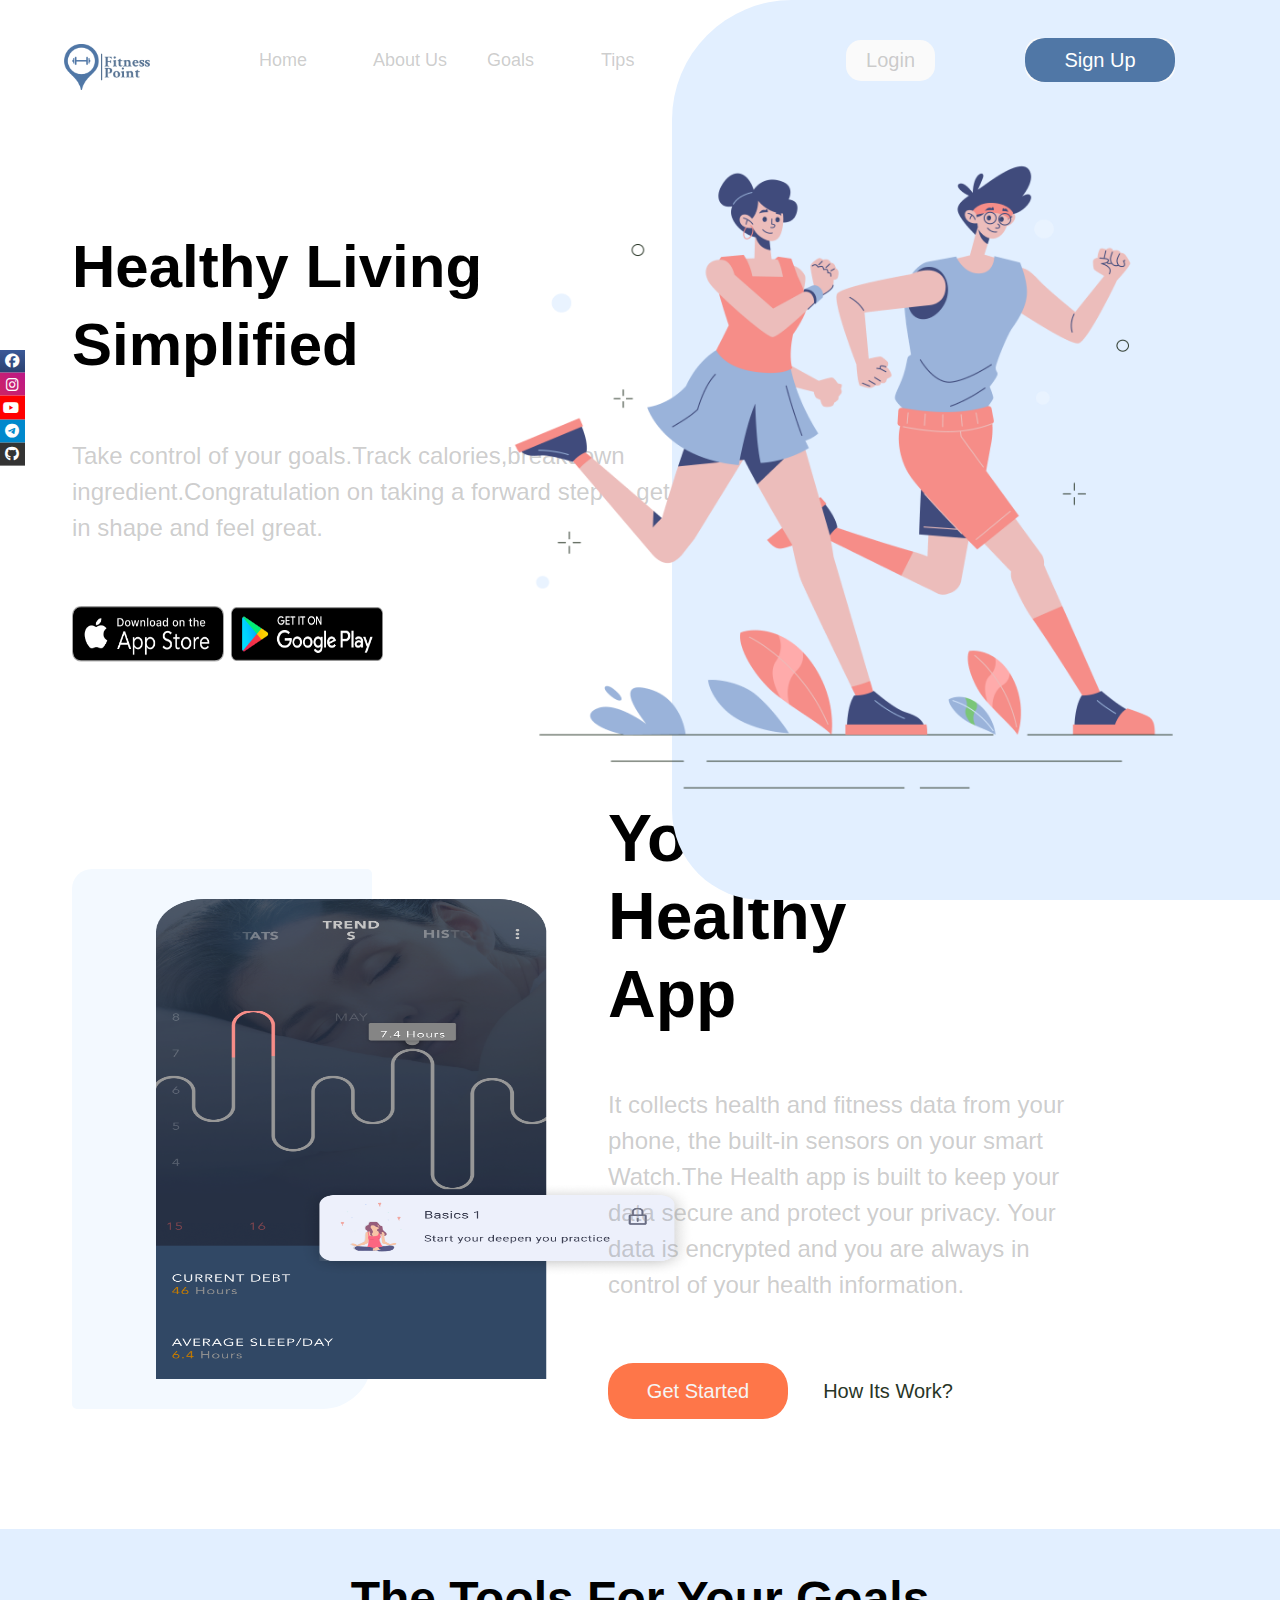
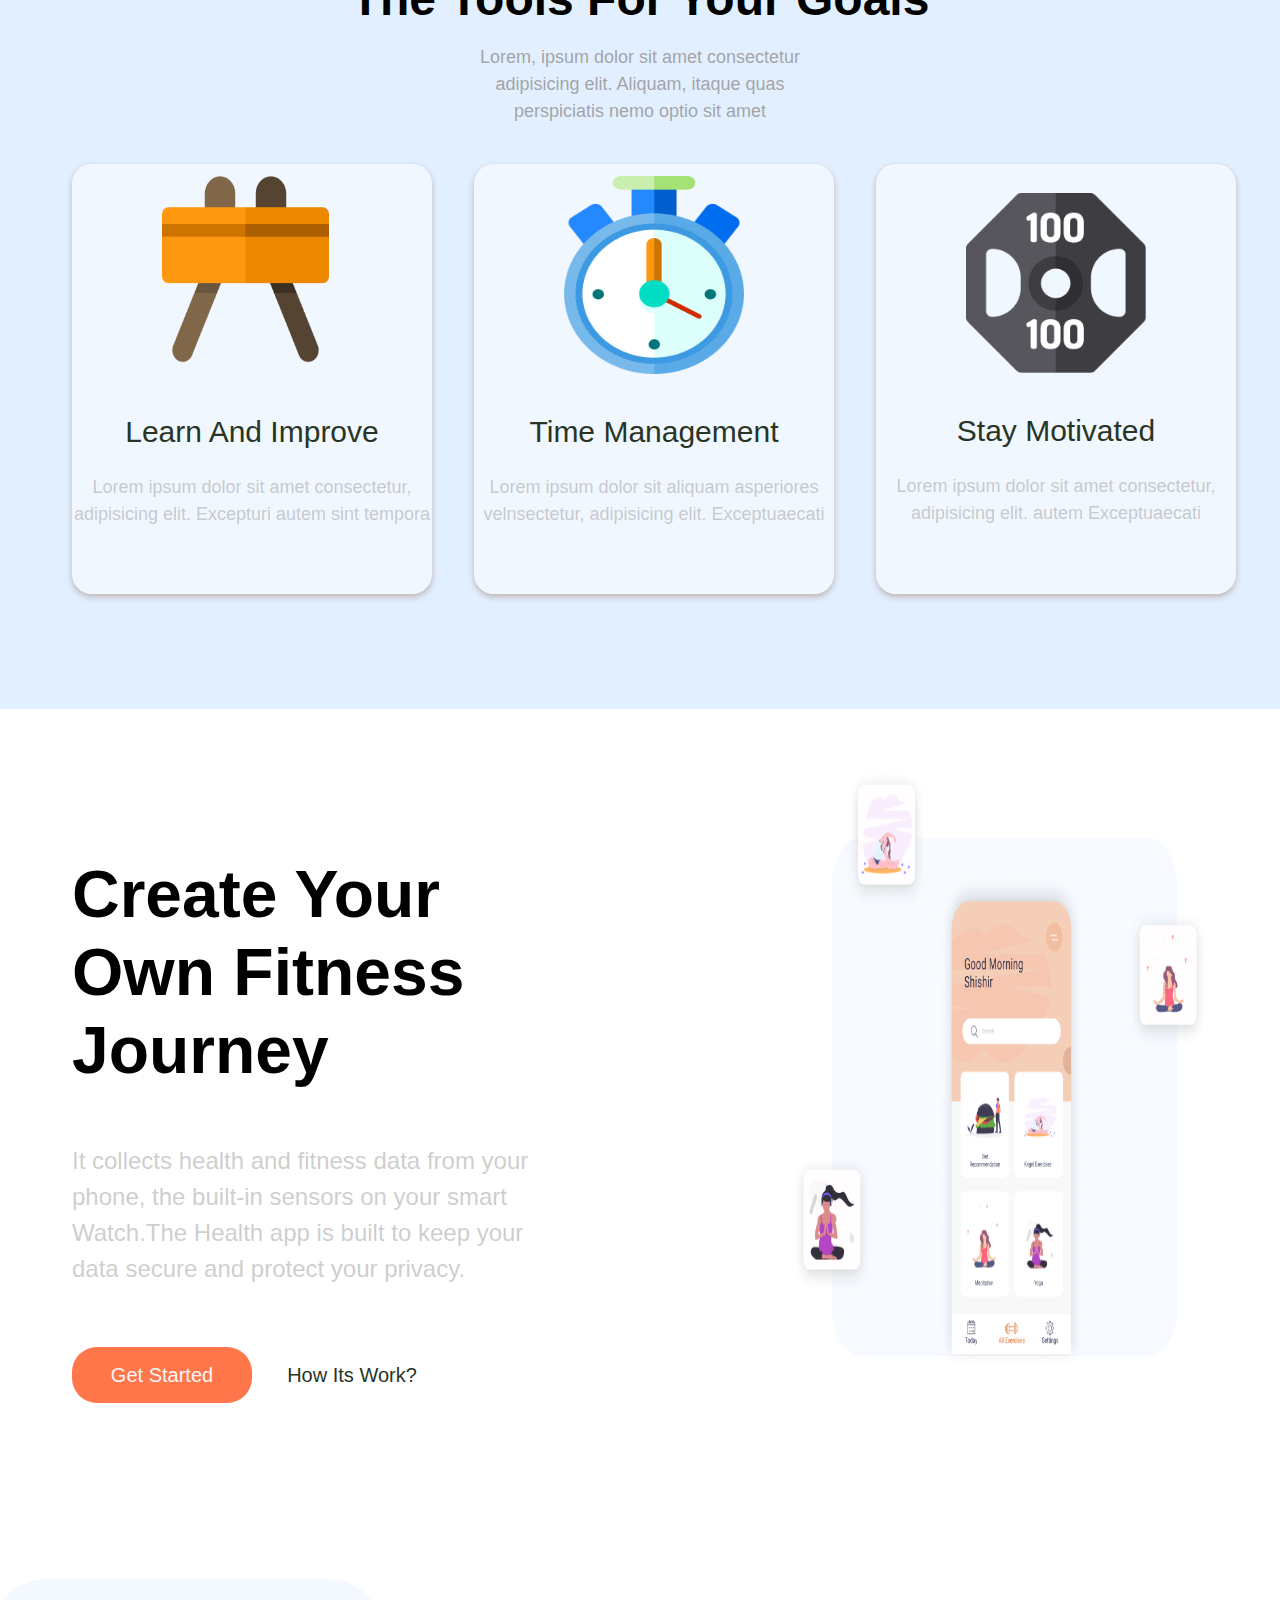
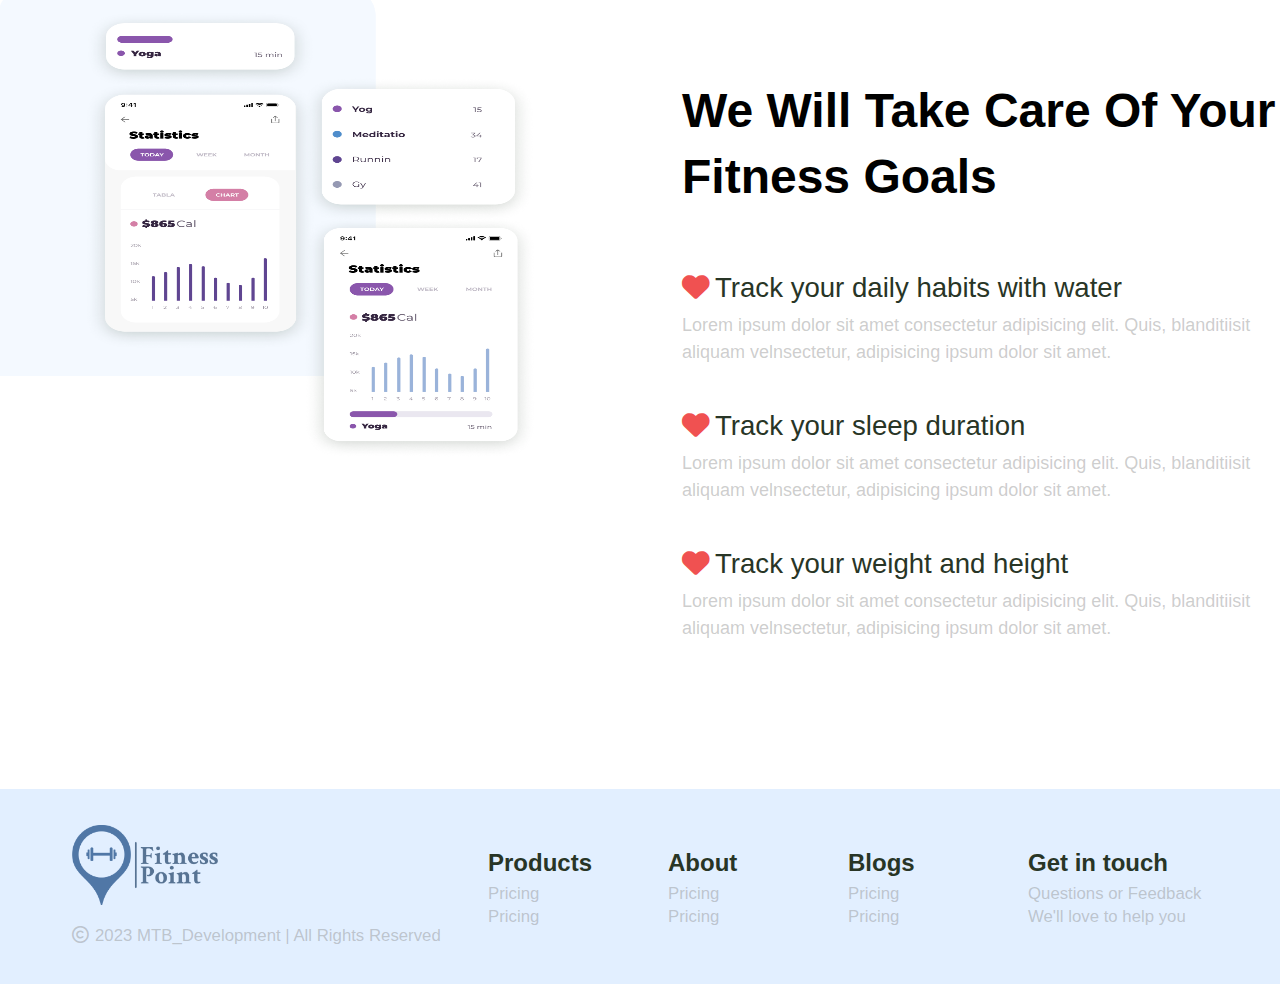
==== commit 0ba973f3: "Add files via upload" ====
--- a/index.html
+++ b/index.html
@@ -42,10 +42,12 @@
         <!------------------Right-Side-Menu------------------------------------>
         <div class="right-side-menu">
           <div class="right-sub-menu">
-            <a href="Login ">
+            <a href="login.html" target="_blank">
               <li>Login</li>
             </a>
-            <button>Sign Up</button>
+            <a class="signup" href="https://www.google.com/"target="_blank">
+              <input type="button" value="Sign Up" /></a>
+            <!-- <button>Sign Up</button> -->
           </div>
         </div>
       </nav>
--- a/style.css
+++ b/style.css
@@ -50,7 +50,7 @@
 li {
   list-style: none;
 }
-button {
+header nav .right-side-menu .right-sub-menu a input[type="button"] {
   padding: 1rem 3rem;
   border-radius: 20px;
   border: none;
@@ -63,6 +63,19 @@
   z-index: 1;
   width: 150px;
 }
+button {
+  padding: 1rem 3rem;
+  border-radius: 25px;
+  border: none;
+  text-transform: capitalize;
+  line-height: 20px;
+  cursor: pointer;
+  font-weight: normal;
+  font-style: normal;
+  font-size: 20px;
+  z-index: 1;
+  width: 150px;
+}
 
 header {
   padding: 0px 30px;
@@ -115,20 +128,29 @@
   justify-content: flex-end;
 }
 header nav .right-side-menu .right-sub-menu a {
-  margin-right: 80px;
-  padding: 7px 20px;
+  margin-right: 90px;
+  padding: 9px 20px;
   font-size: 20px;
   background-color: rgb(250, 250, 250);
   border-radius: 15px;
   z-index: 2;
 }
-header nav .right-side-menu .right-sub-menu button {
+header nav .right-side-menu .right-sub-menu .signup {
+  margin-right: 20px;
+  padding: 0px 0px;
+  font-size: 20px;
+  background-color: rgb(250, 250, 250);
+  border-radius: 15px;
+  z-index: 2;
+}
+
+header nav .right-side-menu .right-sub-menu input[type="button"] {
   color: white;
   background-color: var(--button-background);
   padding: 11px;
   width: 20%;
 }
-header nav .right-side-menu .right-sub-menu button:hover {
+header nav .right-side-menu .right-sub-menu input[type="button"]:hover {
   background-color: #315e96;
   transform: scaleX(1.1);
   transition: 0.2s;
@@ -381,6 +403,9 @@
   width: 35%;
   padding-bottom: 1rem;
 }
+#copy-right {
+  margin-right: 0.5rem;
+}
 footer {
   width: 100%;
   height: auto;
@@ -405,8 +430,8 @@
   line-height: 1.9rem;
 }
 footer p {
-  font-size: 1.6rem;
-  padding-top: 1rem;
+  font-size: 1.4rem;
+  padding-top: 0.2rem;
 }
 .icon-bar {
   position: fixed;
@@ -471,6 +496,9 @@
     #bc1888 100%
   );
 }
+.icon-bar .github {
+  background-color: #333;
+}
 .icon-bar .youtube {
   background: #ff0000;
 }
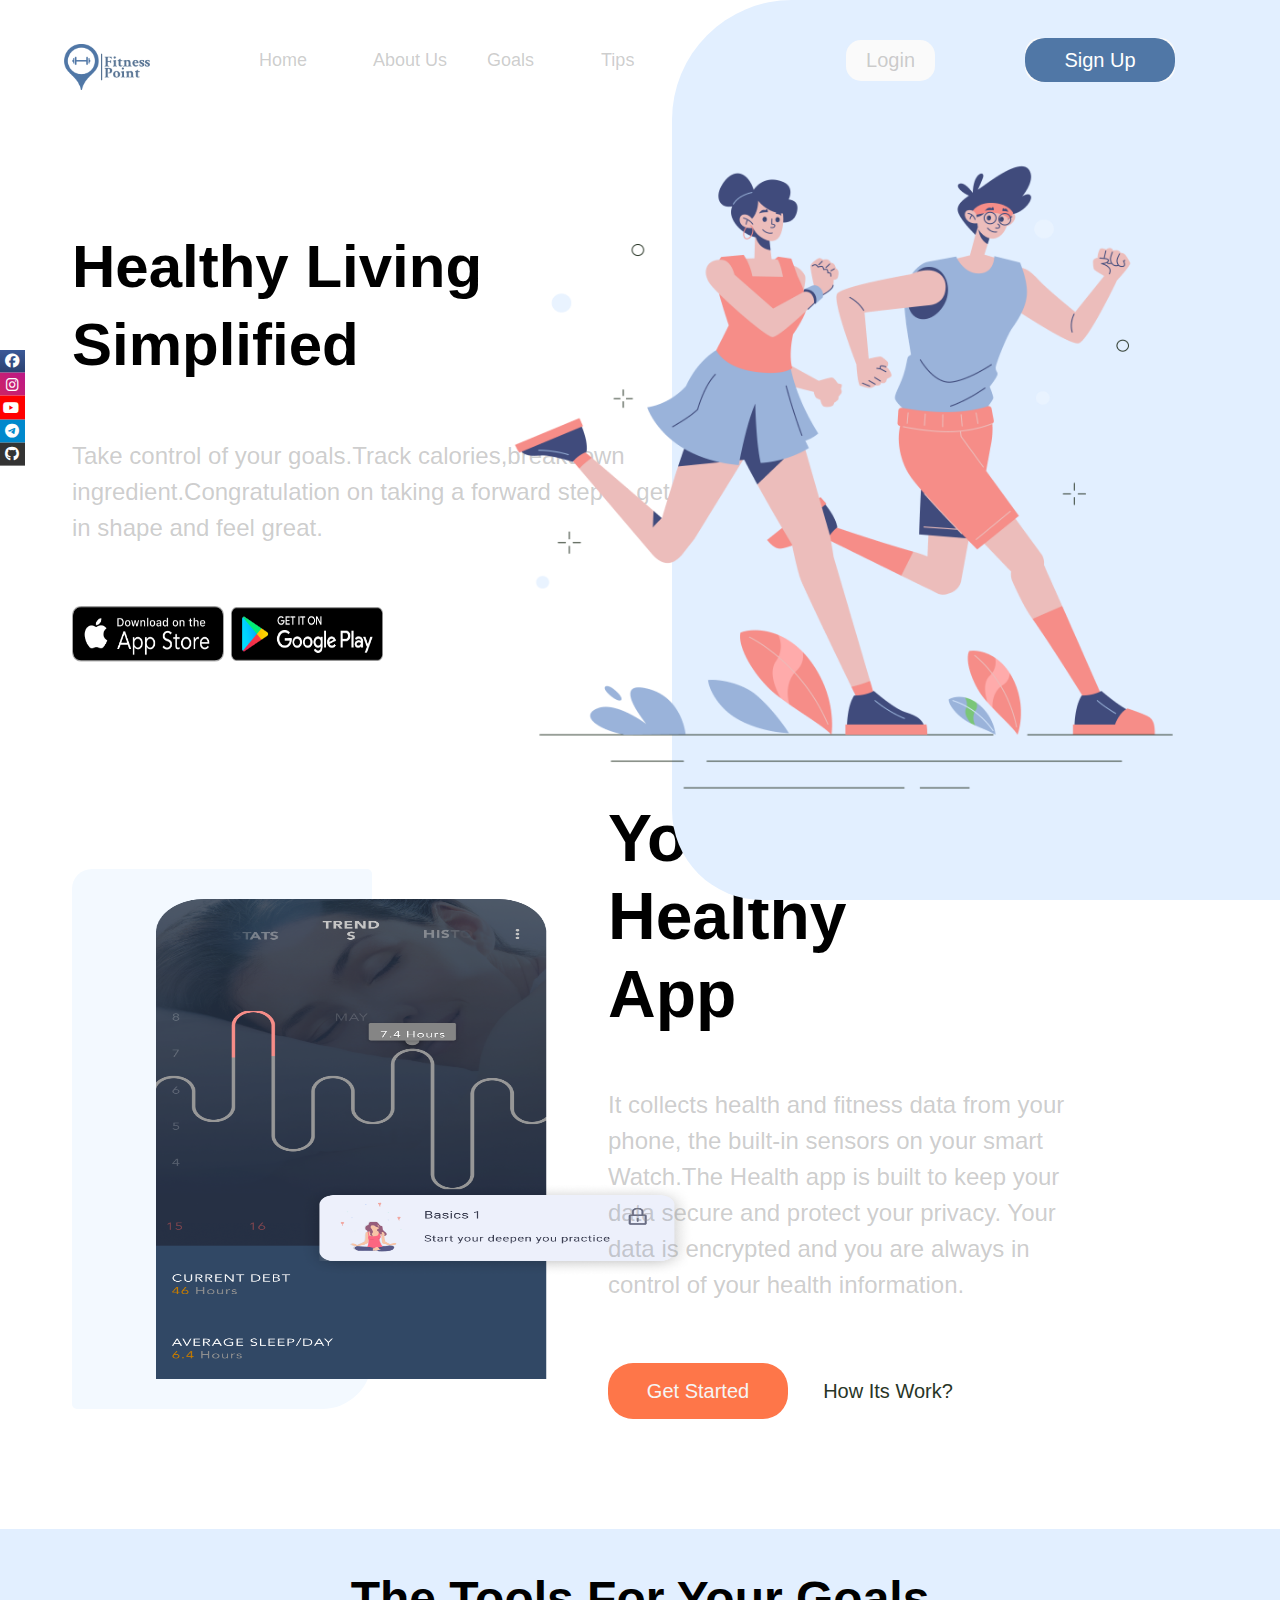
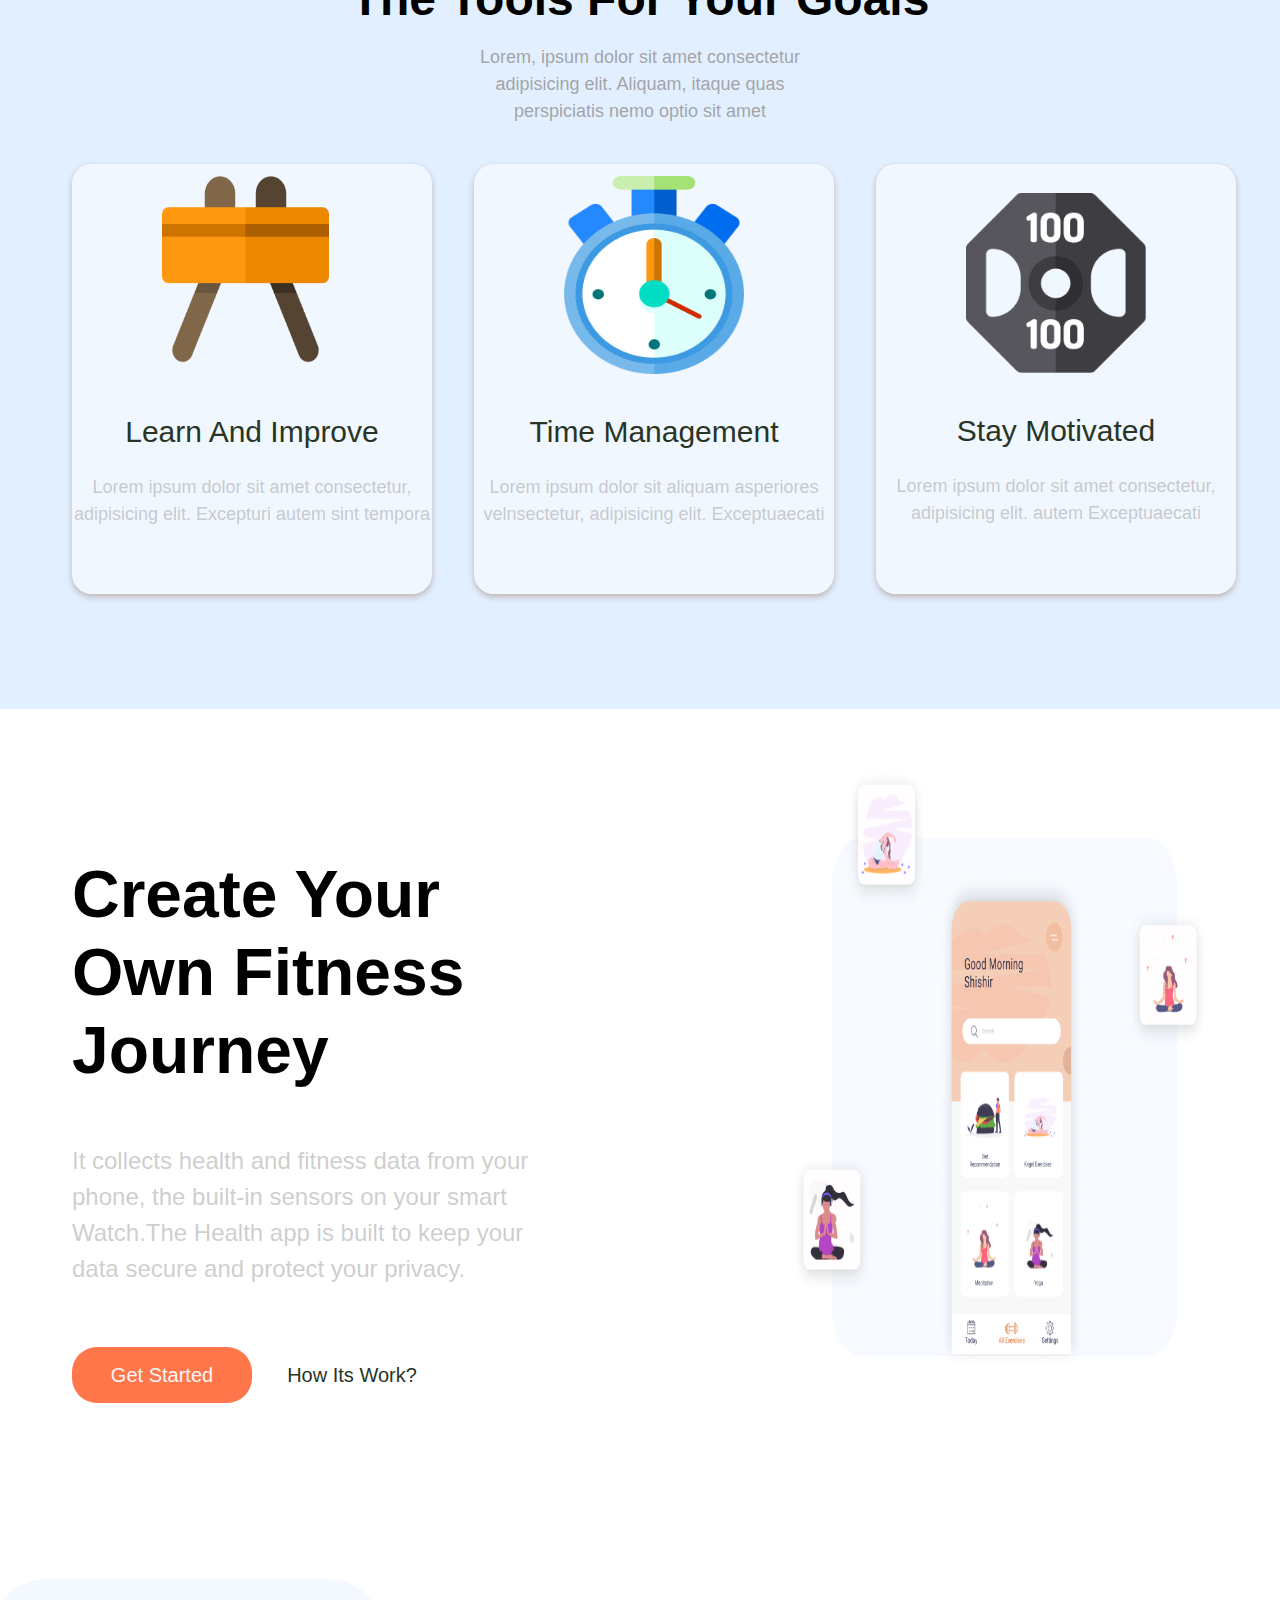
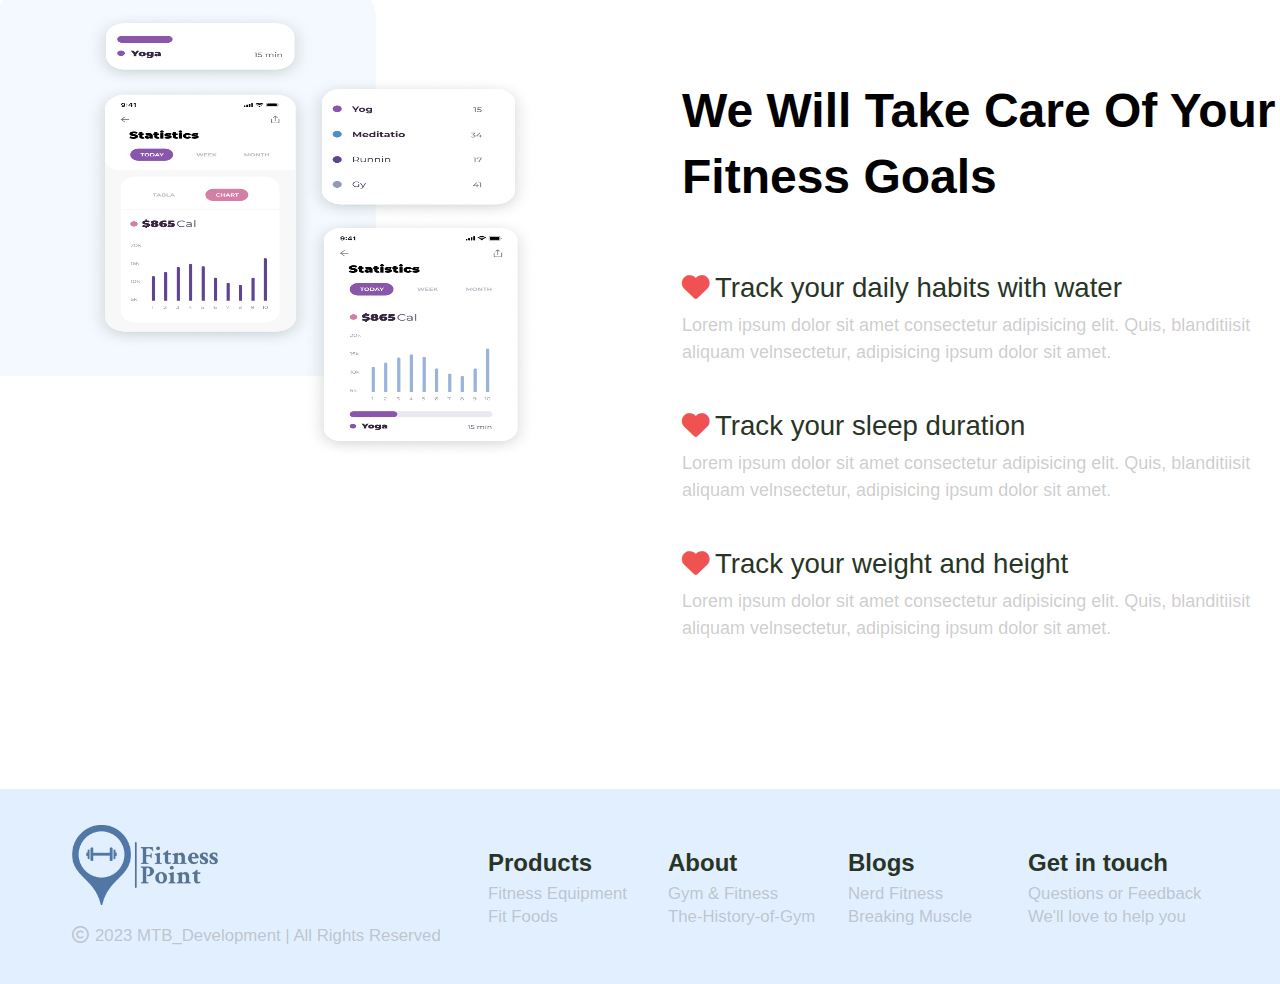
==== commit 2d025938: "Add files via upload" ====
--- a/index.html
+++ b/index.html
@@ -45,7 +45,7 @@
             <a href="login.html" target="_blank">
               <li>Login</li>
             </a>
-            <a class="signup" href="https://www.google.com/"target="_blank">
+            <a class="signup" href="signup.html"target="_blank">
               <input type="button" value="Sign Up" /></a>
             <!-- <button>Sign Up</button> -->
           </div>
@@ -186,23 +186,23 @@
       <div class="footer-menu">
         <div class="footer-1">
           <h4>Products</h4>
-          <a href="#"><li>Pricing</li></a>
-          <a href="#"><li>Pricing</li></a>
+          <a href="https://www.flipkart.com/exercise-fitness/fitness-equipment/pr?sid=qoc%2Camf" target="_blank"><li>Fitness Equipment</li></a>
+          <a href="https://www.amazon.in/Gym-Food/s?k=Gym+Food"target="_blank"><li>Fit Foods</li></a>
         </div>
         <div class="footer-2">
           <h4>About</h4>
           </h3>
-          <a href="#"><li>Pricing</li></a>
-          <a href="#"><li>Pricing</li></a>
+          <a href="https://www.gymandfitness.com.au/pages/about-us"target="_blank"><li> Gym & Fitness</li></a>
+          <a href="https://www.indiatimes.com/health/healthyliving/the-history-of-gyms-242146.html"target="_blank"><li>The-History-of-Gym</li></a>
         </div>
         <div class="footer-3">
           <h4>Blogs</h4>
-          <a href="#"><li>Pricing</li></a>
-          <a href="#"><li>Pricing</li></a>
+          <a href="https://www.nerdfitness.com/blog/"target="_blank"><li>Nerd Fitness</li></a>
+          <a href="https://breakingmuscle.com/"target="_blank"><li>Breaking Muscle</li></a>
         </div>
         <div class="footer-4">
           <h4>Get in touch</h4>
-          <a href="#"><li>Questions or Feedback</li></a>
+          <a href="https://www.anytimefitness.co.in/club-feedback/"target="_blank"><li>Questions or Feedback</li></a>
           <a href="#"><li>We'll love to help you</li></a>
         </div>
       </div>
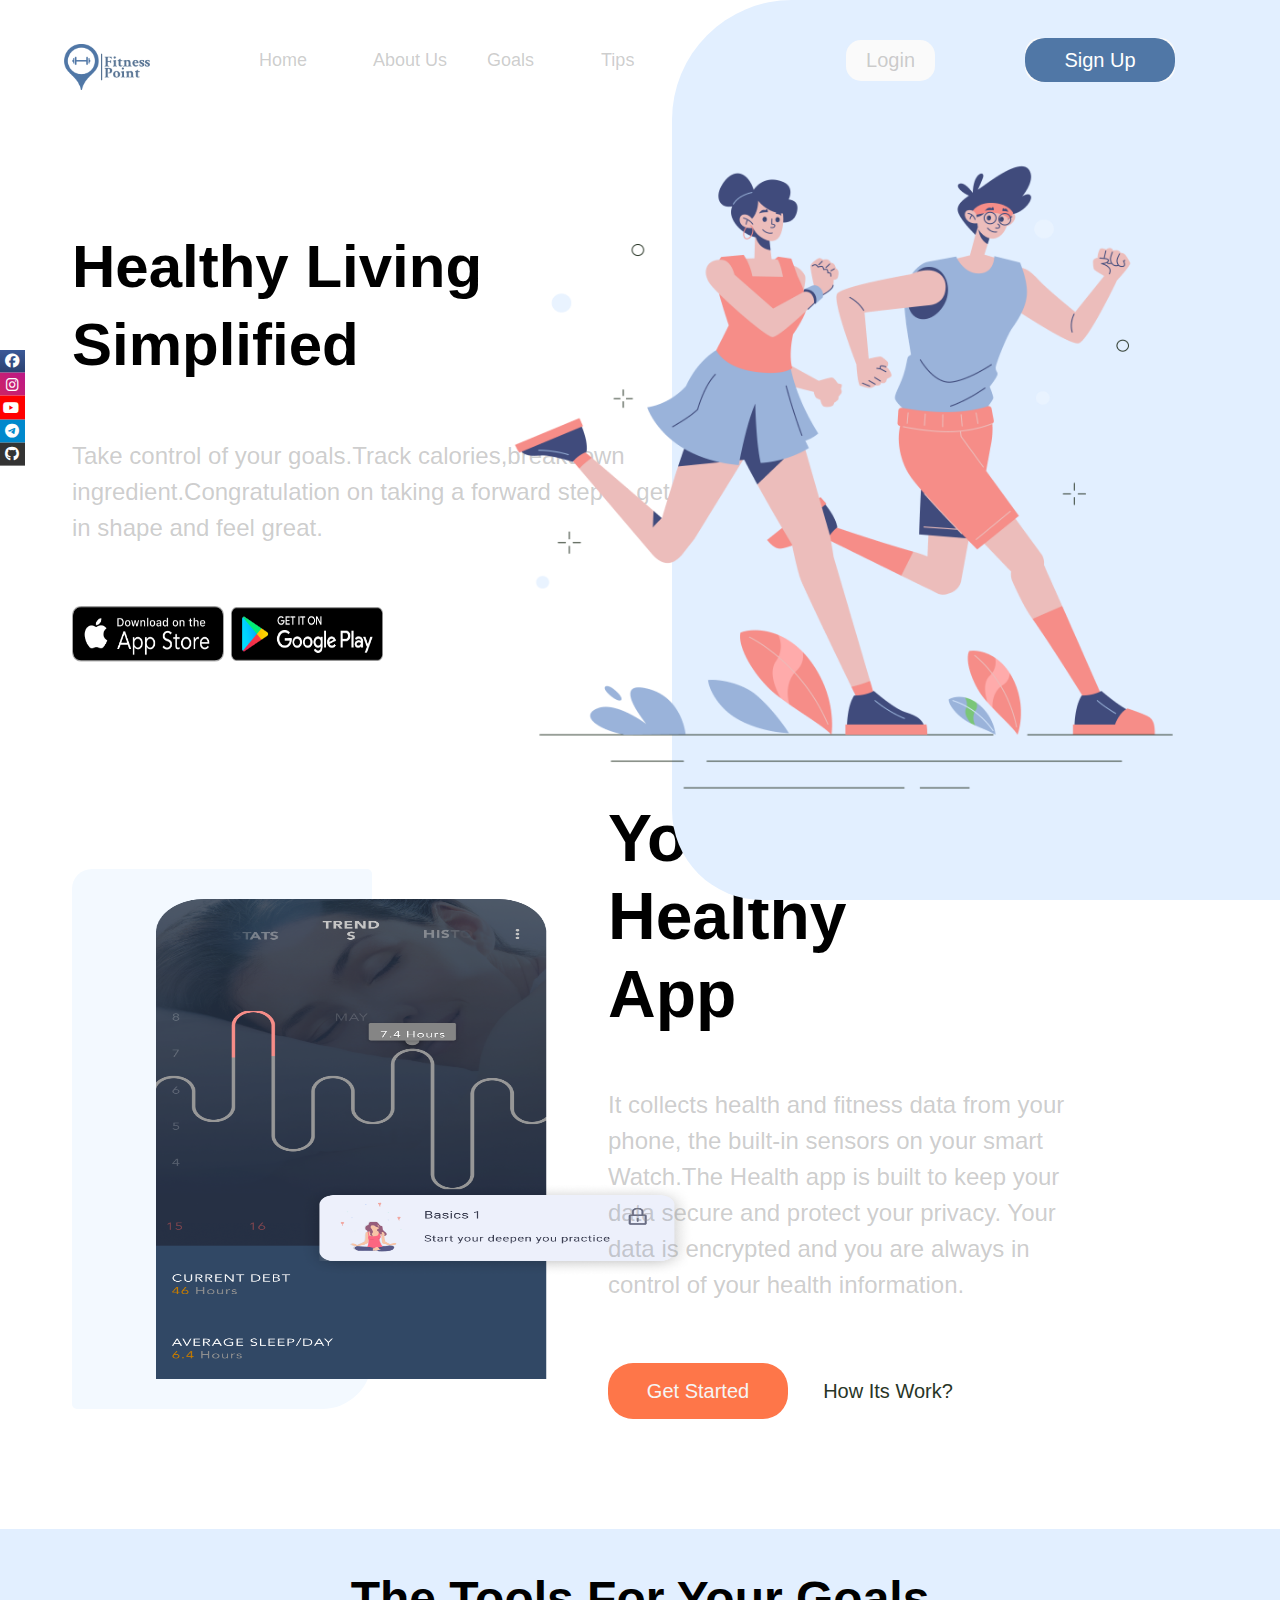
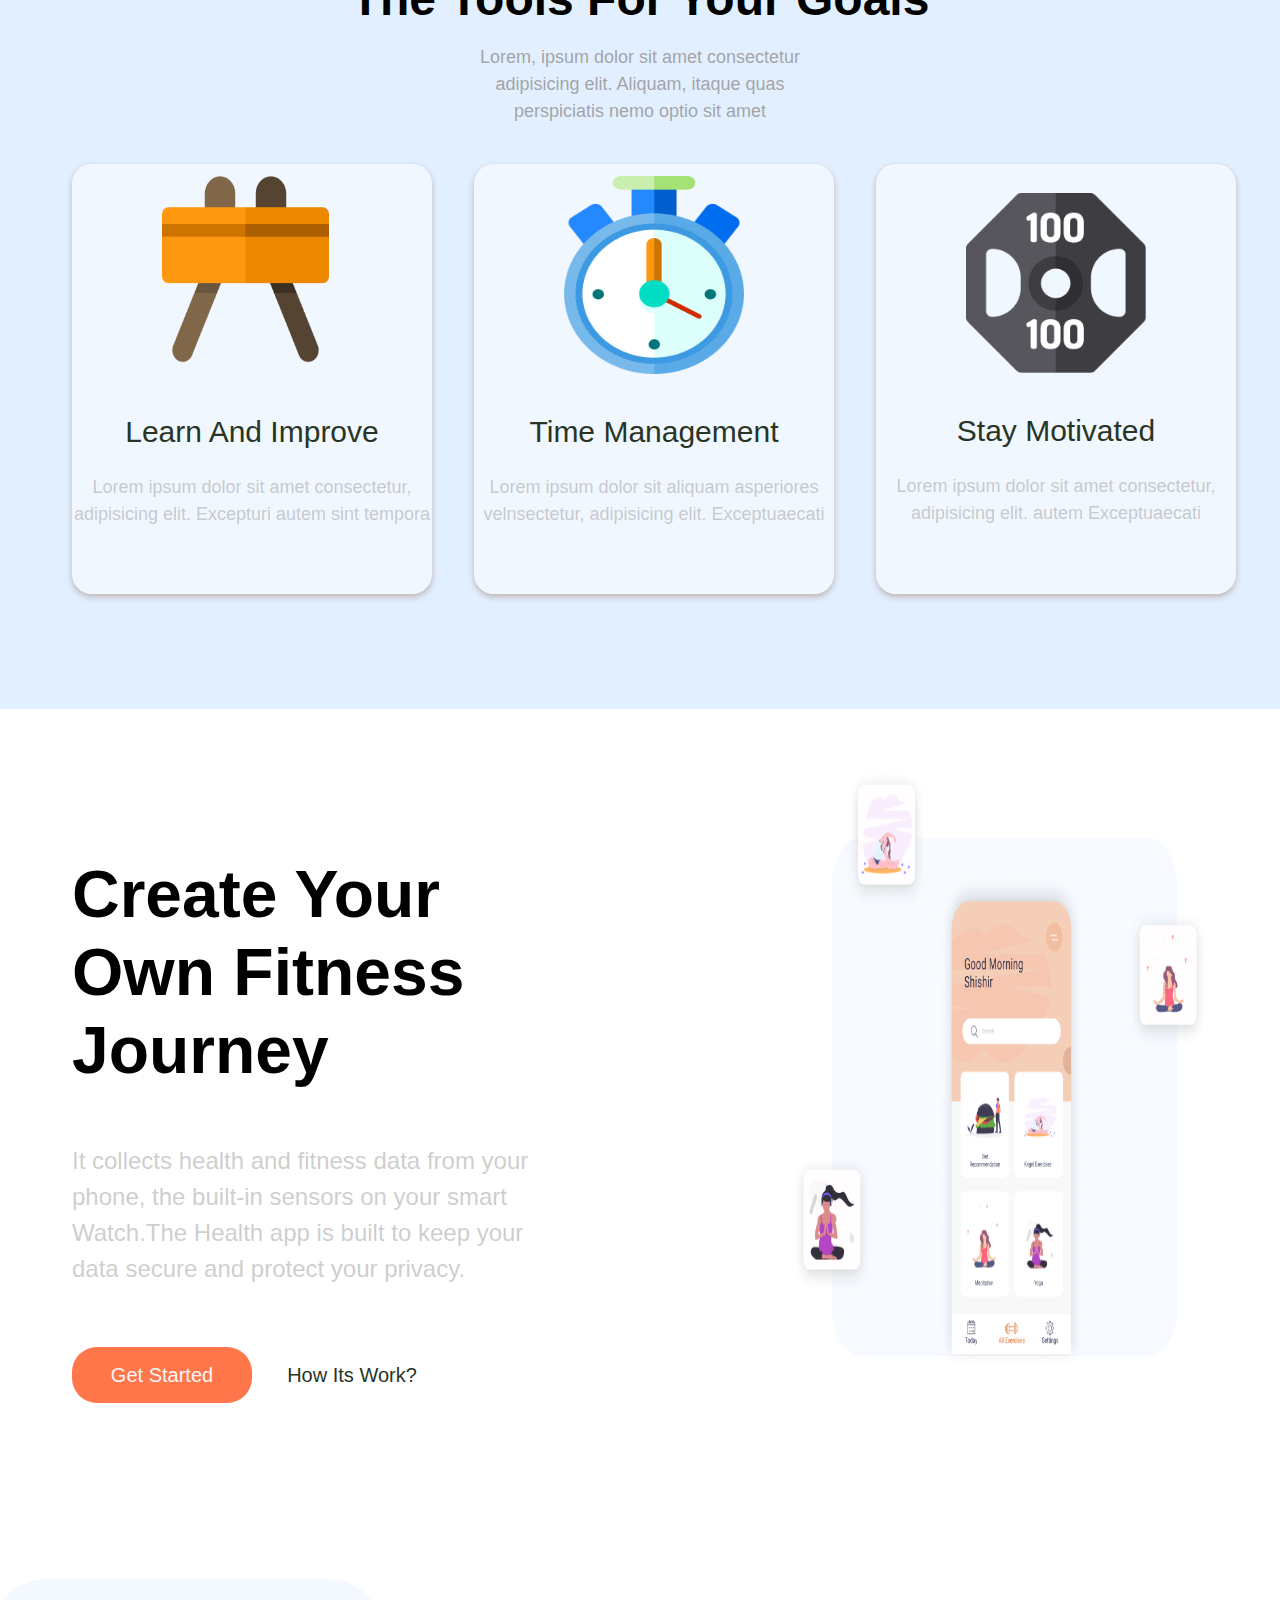
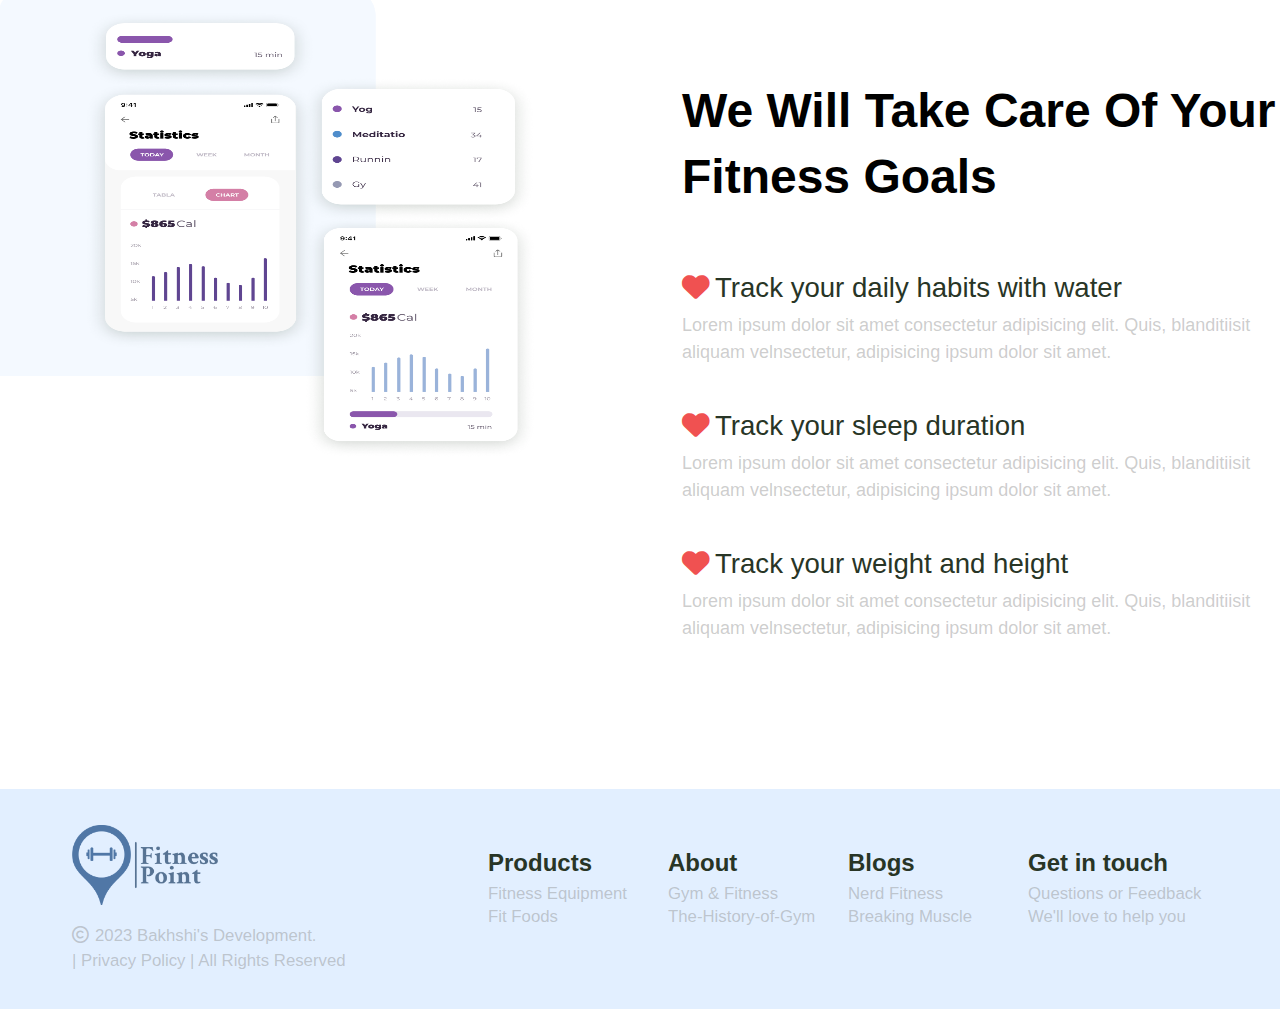
==== commit 87a8613b: "Add files via upload" ====
--- a/index.html
+++ b/index.html
@@ -181,7 +181,7 @@
     <footer>
       <div class="footer-logo" id="footer">
         <img id="logo" src="flogo.png" alt="logo">
-        <p> <i class="fa-regular fa-copyright" id="copy-right"></i>2023 MTB_Development | All Rights Reserved</p>
+        <p> <i class="fa-regular fa-copyright" id="copy-right"></i>2023 Bakhshi's Development.<br>| Privacy Policy | All Rights Reserved </p>
       </div>
       <div class="footer-menu">
         <div class="footer-1">
